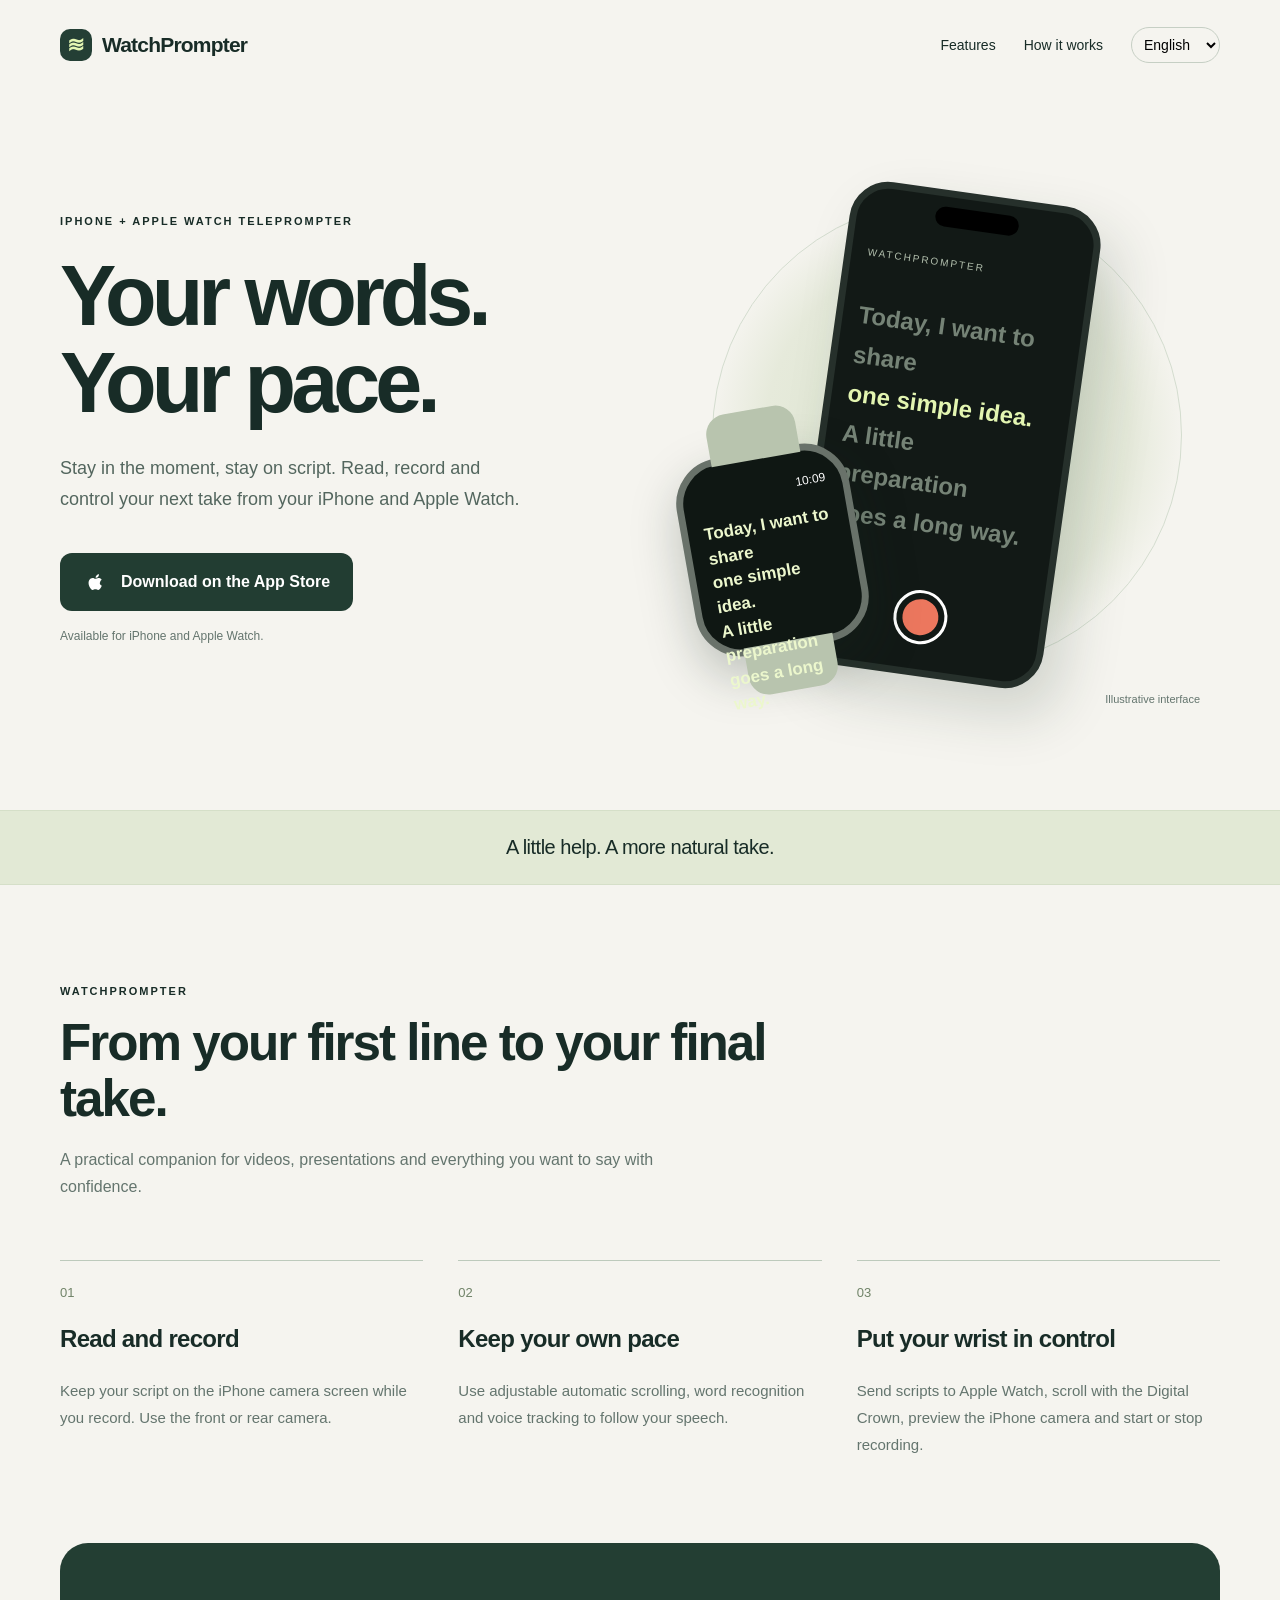
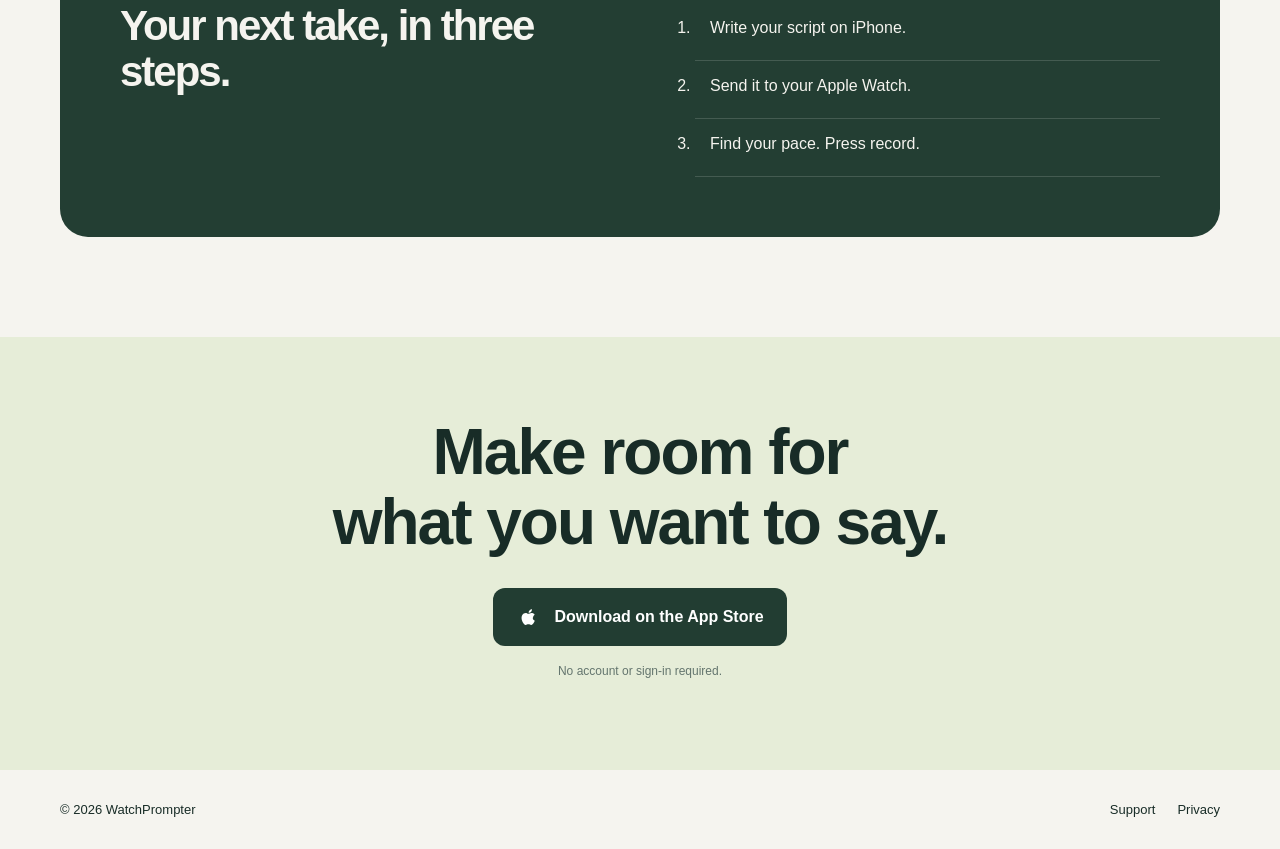
==== en/index.html @ 39d15d7d "Add multilingual WatchPrompter marketing website for Vercel" ====
<!doctype html><html lang="en"><head><meta charset="utf-8"><meta name="viewport" content="width=device-width,initial-scale=1"><title>WatchPrompter — Your words. Your pace.</title><meta name="description" content="Stay in the moment, stay on script. Read, record and control your next take from your iPhone and Apple Watch."><link rel="canonical" href="https://watchprompter.com/en/"><link rel="alternate" hreflang="en" href="https://watchprompter.com/en/"><link rel="alternate" hreflang="tr" href="https://watchprompter.com/tr/"><link rel="alternate" hreflang="es" href="https://watchprompter.com/es/"><link rel="alternate" hreflang="x-default" href="https://watchprompter.com/"><meta property="og:title" content="WatchPrompter"><meta property="og:description" content="Stay in the moment, stay on script. Read, record and control your next take from your iPhone and Apple Watch."><meta property="og:type" content="website"><meta property="og:url" content="https://watchprompter.com/en/"><meta name="theme-color" content="#233e33"><link rel="stylesheet" href="/style.css"><script defer src="/language.js"></script></head><body><nav aria-label="WatchPrompter"><a class="brand" href="/en/"><span class="mark" aria-hidden="true">≋</span>WatchPrompter</a><div class="navlinks"><a href="#features">Features</a><a href="#how">How it works</a><select id="language" aria-label="Language"><option value="en" selected>English</option><option value="tr" >Türkçe</option><option value="es" >Español</option></select></div></nav><main><section class="hero"><div><div class="eyebrow">IPHONE + APPLE WATCH TELEPROMPTER</div><h1>Your words.<br>Your pace.</h1><p class="lead">Stay in the moment, stay on script. Read, record and control your next take from your iPhone and Apple Watch.</p><a class="button" href="https://apps.apple.com/us/app/watchprompter/id6799114373"><svg viewBox="0 0 24 24" aria-hidden="true"><path d="M17 12.8c0-2 1.6-3 1.7-3.1-1-1.5-2.5-1.7-3.1-1.7-1.3-.1-2.5.8-3.2.8s-1.6-.8-2.7-.8c-1.4 0-2.7.8-3.4 2-1.5 2.4-.4 6 1 8 .6 1 1.3 2 2.4 1.9 1 0 1.4-.6 2.7-.6s1.7.6 2.8.6 1.7-.9 2.4-1.8c.8-1.1 1.1-2.2 1.2-2.3-.1 0-2.1-.8-2.1-3zM15.2 6.7c.5-.7.9-1.6.8-2.5-.8 0-1.9.5-2.5 1.2-.5.6-1 1.5-.9 2.4 1 .1 2-.5 2.6-1.1z"/></svg>Download on the App Store</a><p class="small">Available for iPhone and Apple Watch.</p></div><div class="visual" role="img" aria-label="Illustrative interface"><div class="orbit"></div><div class="phone"><div class="island"></div><div class="screen-label">WATCHPROMPTER</div><div class="script">Today, I want to share<br><span>one simple idea.</span><br>A little preparation<br>goes a long way.</div><div class="record"></div></div><div class="watch"><div class="watch-time">10:09</div><div class="watch-text">Today, I want to share<br><span>one simple idea.</span><br>A little preparation<br>goes a long way.</div></div><div class="demo-label">Illustrative interface</div></div></section><div class="strip">A little help. A more natural take.</div><section class="section" id="features"><div class="eyebrow">WATCHPROMPTER</div><h2>From your first line to your final take.</h2><p class="sub">A practical companion for videos, presentations and everything you want to say with confidence.</p><div class="cards"><article class="card"><span class="num">01</span><h3>Read and record</h3><p>Keep your script on the iPhone camera screen while you record. Use the front or rear camera.</p></article><article class="card"><span class="num">02</span><h3>Keep your own pace</h3><p>Use adjustable automatic scrolling, word recognition and voice tracking to follow your speech.</p></article><article class="card"><span class="num">03</span><h3>Put your wrist in control</h3><p>Send scripts to Apple Watch, scroll with the Digital Crown, preview the iPhone camera and start or stop recording.</p></article></div><div class="workflow" id="how"><h2>Your next take, in three steps.</h2><ol><li>Write your script on iPhone.</li><li>Send it to your Apple Watch.</li><li>Find your pace. Press record.</li></ol></div></section><section class="closing"><h2>Make room for<br>what you want to say.</h2><a class="button" href="https://apps.apple.com/us/app/watchprompter/id6799114373"><svg viewBox="0 0 24 24" aria-hidden="true"><path d="M17 12.8c0-2 1.6-3 1.7-3.1-1-1.5-2.5-1.7-3.1-1.7-1.3-.1-2.5.8-3.2.8s-1.6-.8-2.7-.8c-1.4 0-2.7.8-3.4 2-1.5 2.4-.4 6 1 8 .6 1 1.3 2 2.4 1.9 1 0 1.4-.6 2.7-.6s1.7.6 2.8.6 1.7-.9 2.4-1.8c.8-1.1 1.1-2.2 1.2-2.3-.1 0-2.1-.8-2.1-3zM15.2 6.7c.5-.7.9-1.6.8-2.5-.8 0-1.9.5-2.5 1.2-.5.6-1 1.5-.9 2.4 1 .1 2-.5 2.6-1.1z"/></svg>Download on the App Store</a><p class="small">No account or sign-in required.</p></section></main><footer><span>© 2026 WatchPrompter</span><div><a href="/support?lang=en">Support</a><a href="/privacy?lang=en">Privacy</a></div></footer></body></html>
---- style.css ----
*{box-sizing:border-box}html{scroll-behavior:smooth;scroll-padding-top:100px}body{margin:0;background:#f5f4ef;color:#182c27;font-family:-apple-system,BlinkMacSystemFont,"Segoe UI",sans-serif}a{color:inherit}nav{max-width:1240px;margin:auto;padding:27px 40px;display:flex;align-items:center;justify-content:space-between;gap:24px}.brand{font-weight:750;text-decoration:none;font-size:21px;letter-spacing:-.8px;display:flex;align-items:center;gap:10px}.mark{background:#243f35;color:#e4f7b3;width:32px;height:32px;display:grid;place-items:center;border-radius:10px}.navlinks{display:flex;align-items:center;gap:28px;font-size:14px}.navlinks>a{text-decoration:none}select{font:inherit;background:transparent;border:1px solid #c6cfc4;border-radius:20px;padding:8px;max-width:145px}main{overflow:hidden}.hero{max-width:1240px;min-height:720px;padding:70px 40px 100px;margin:auto;display:grid;grid-template-columns:1.05fr 1fr;gap:40px;align-items:center}.eyebrow{font-size:11px;font-weight:700;letter-spacing:2px}.hero h1{font-size:clamp(58px,6.6vw,91px);line-height:1.03;letter-spacing:-5px;margin:26px 0}.lead{font-size:18px;line-height:1.7;max-width:460px;color:#53665e}.button{display:inline-flex;align-items:center;gap:14px;border-radius:12px;padding:17px 23px;background:#223d32;color:white;text-decoration:none;font-weight:600;margin-top:20px}.button svg{width:24px;height:24px;fill:currentColor}.small{font-size:12px;color:#64756e;margin-top:18px}.visual{position:relative;height:510px;display:grid;place-items:center}.orbit{position:absolute;width:470px;height:470px;border:1px solid #d4ddcf;border-radius:50%;background:radial-gradient(circle,#dae4cc 0%,#e6eadb 55%,transparent 72%)}.phone{position:relative;width:253px;height:486px;border:7px solid #26302b;border-radius:39px;background:#121916;box-shadow:20px 25px 55px #1e38252b;transform:rotate(8deg);padding:20px 16px;color:#fff}.island{width:84px;height:20px;background:#000;border-radius:15px;margin:-10px auto 30px}.screen-label{font-size:10px;letter-spacing:2px;color:#b2bfad}.script{font-size:24px;font-weight:650;line-height:1.65;color:#758376;margin-top:38px}.script span{color:#e3f5b1}.record{width:54px;height:54px;border:3px solid white;border-radius:50%;display:grid;place-items:center;position:absolute;bottom:25px;left:92px}.record:after{content:"";width:36px;height:36px;border-radius:50%;background:#ec775e}.watch{position:absolute;bottom:40px;left:2%;width:175px;height:200px;border:7px solid #69726a;border-radius:46px;background:#0f1713;color:#ecf7cd;padding:23px 16px;box-shadow:0 20px 50px #17291e44;transform:rotate(-10deg)}.watch:before,.watch:after{content:"";position:absolute;background:#b8c4ae;width:90px;height:50px;left:35px;z-index:-1}.watch:before{top:-49px;border-radius:20px 20px 0 0}.watch:after{bottom:-49px;border-radius:0 0 20px 20px}.watch-time{font-size:12px;text-align:right;color:#fff}.watch-text{font-size:17px;font-weight:600;line-height:1.45;margin-top:18px}.demo-label{position:absolute;bottom:-15px;right:20px;font-size:11px;color:#64756e}.strip{background:#e2e9d5;border-block:1px solid #d5dfc8;text-align:center;padding:25px;font-size:20px;letter-spacing:-.5px}.section{max-width:1240px;margin:auto;padding:100px 40px}.section h2{font-size:clamp(34px,4vw,52px);line-height:1.1;letter-spacing:-2px;max-width:750px;margin:18px 0}.sub{color:#64756e;max-width:650px;line-height:1.7}.cards{display:grid;grid-template-columns:repeat(3,1fr);gap:35px;margin-top:60px}.card{border-top:1px solid #bdcabc;padding-top:22px}.num{font-size:13px;color:#708368}.card h3{font-size:24px;letter-spacing:-.7px}.card p{color:#64756e;line-height:1.8;font-size:15px}.workflow{background:#233e33;color:#f5f4ef;border-radius:28px;padding:60px;display:grid;grid-template-columns:1fr 1fr;gap:50px;margin-top:70px}.workflow h2{margin:0;font-size:42px}.workflow ol{margin:0;padding-left:30px}.workflow li{padding:13px 0 20px 15px;border-bottom:1px solid #ffffff26;line-height:1.5}.closing{text-align:center;background:#e6edd8;padding:80px 25px}.closing h2{font-size:clamp(38px,5vw,65px);letter-spacing:-2px;line-height:1.1;margin:0 0 10px}footer{max-width:1240px;padding:32px 40px;margin:auto;display:flex;justify-content:space-between;align-items:center;font-size:13px;gap:20px}footer div{display:flex;gap:22px}footer a{text-decoration:none}a:focus-visible,select:focus-visible{outline:3px solid #de8059;outline-offset:5px}@media(max-width:800px){nav{padding:22px}.navlinks>a{display:none}.hero{grid-template-columns:1fr;padding:40px 25px 60px;gap:10px}.hero h1{letter-spacing:-3px;font-size:64px}.visual{height:510px;margin-top:40px}.orbit{width:370px;height:370px}.watch{left:7%}.cards{grid-template-columns:1fr;gap:20px;margin-top:35px}.section{padding:65px 25px}.workflow{grid-template-columns:1fr;padding:35px 25px;gap:25px}.workflow h2{font-size:34px}footer{padding:25px;flex-wrap:wrap}}@media(prefers-reduced-motion:reduce){html{scroll-behavior:auto}}
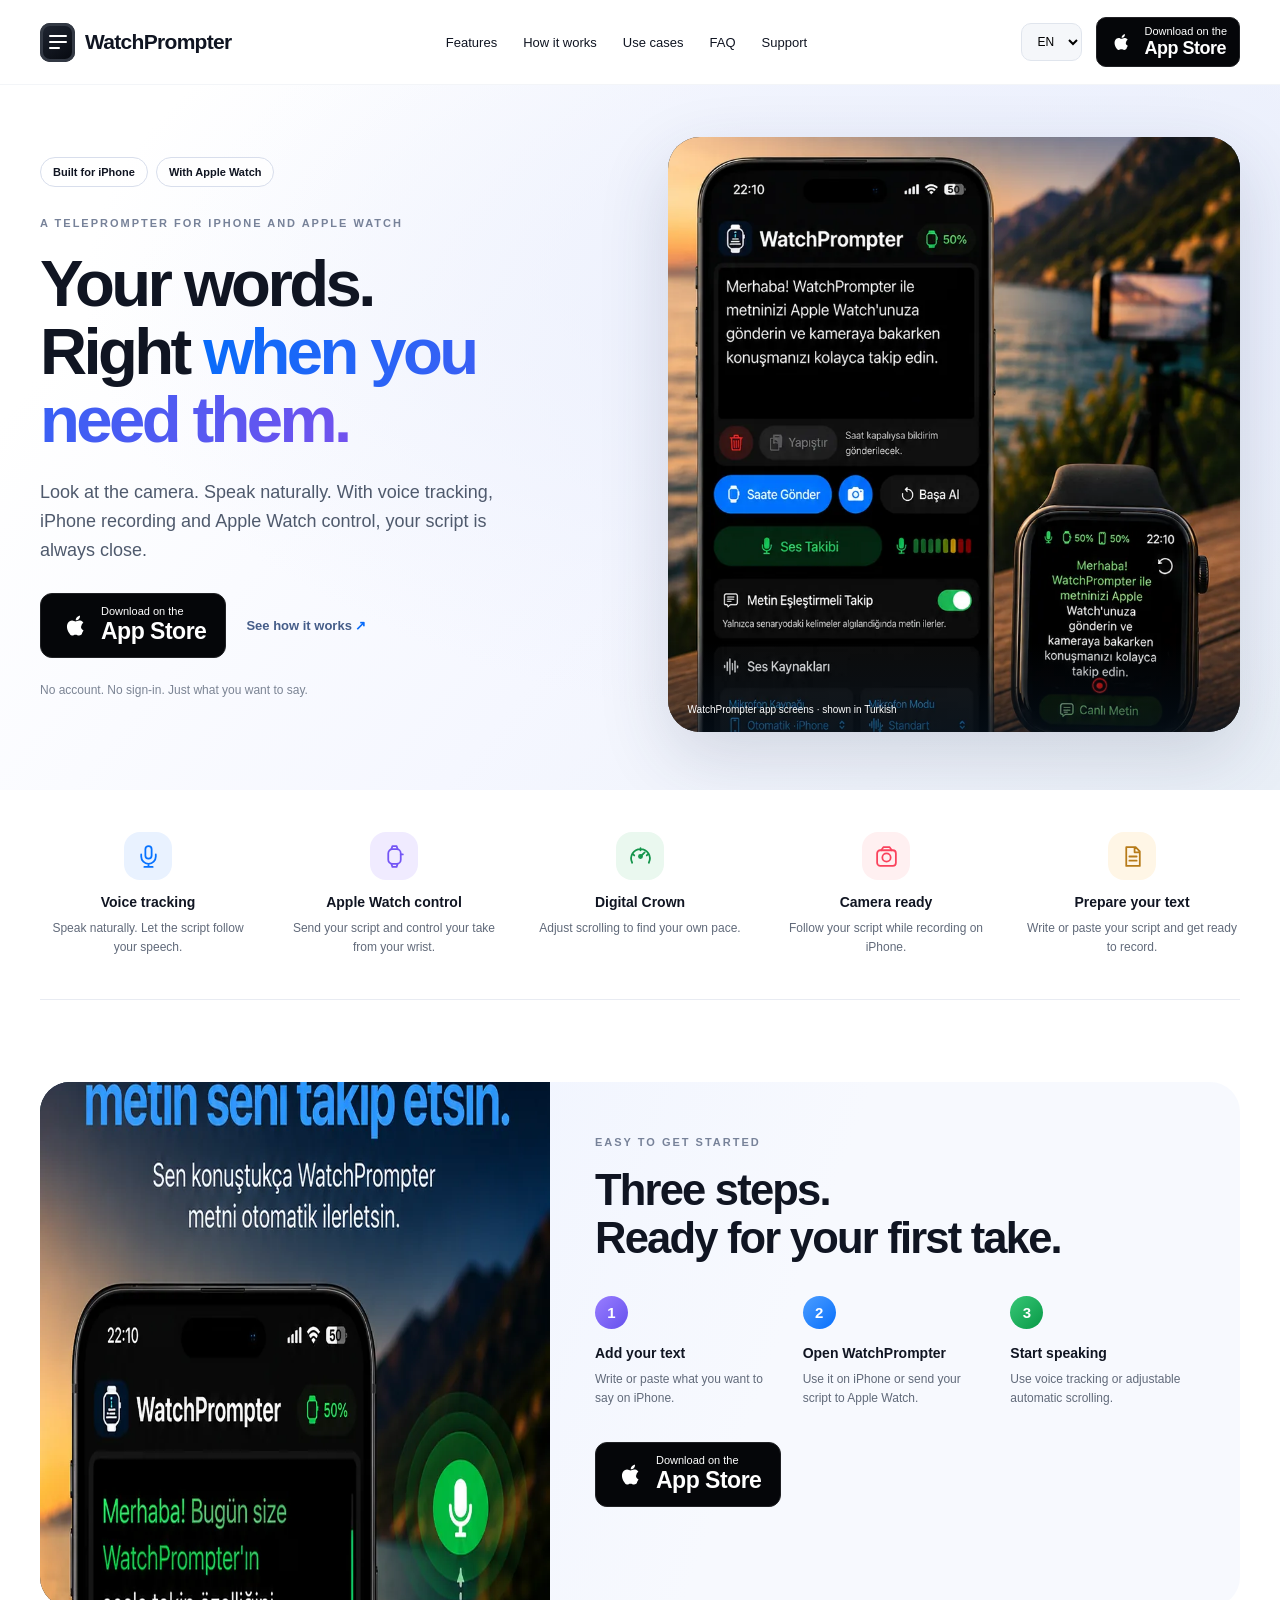
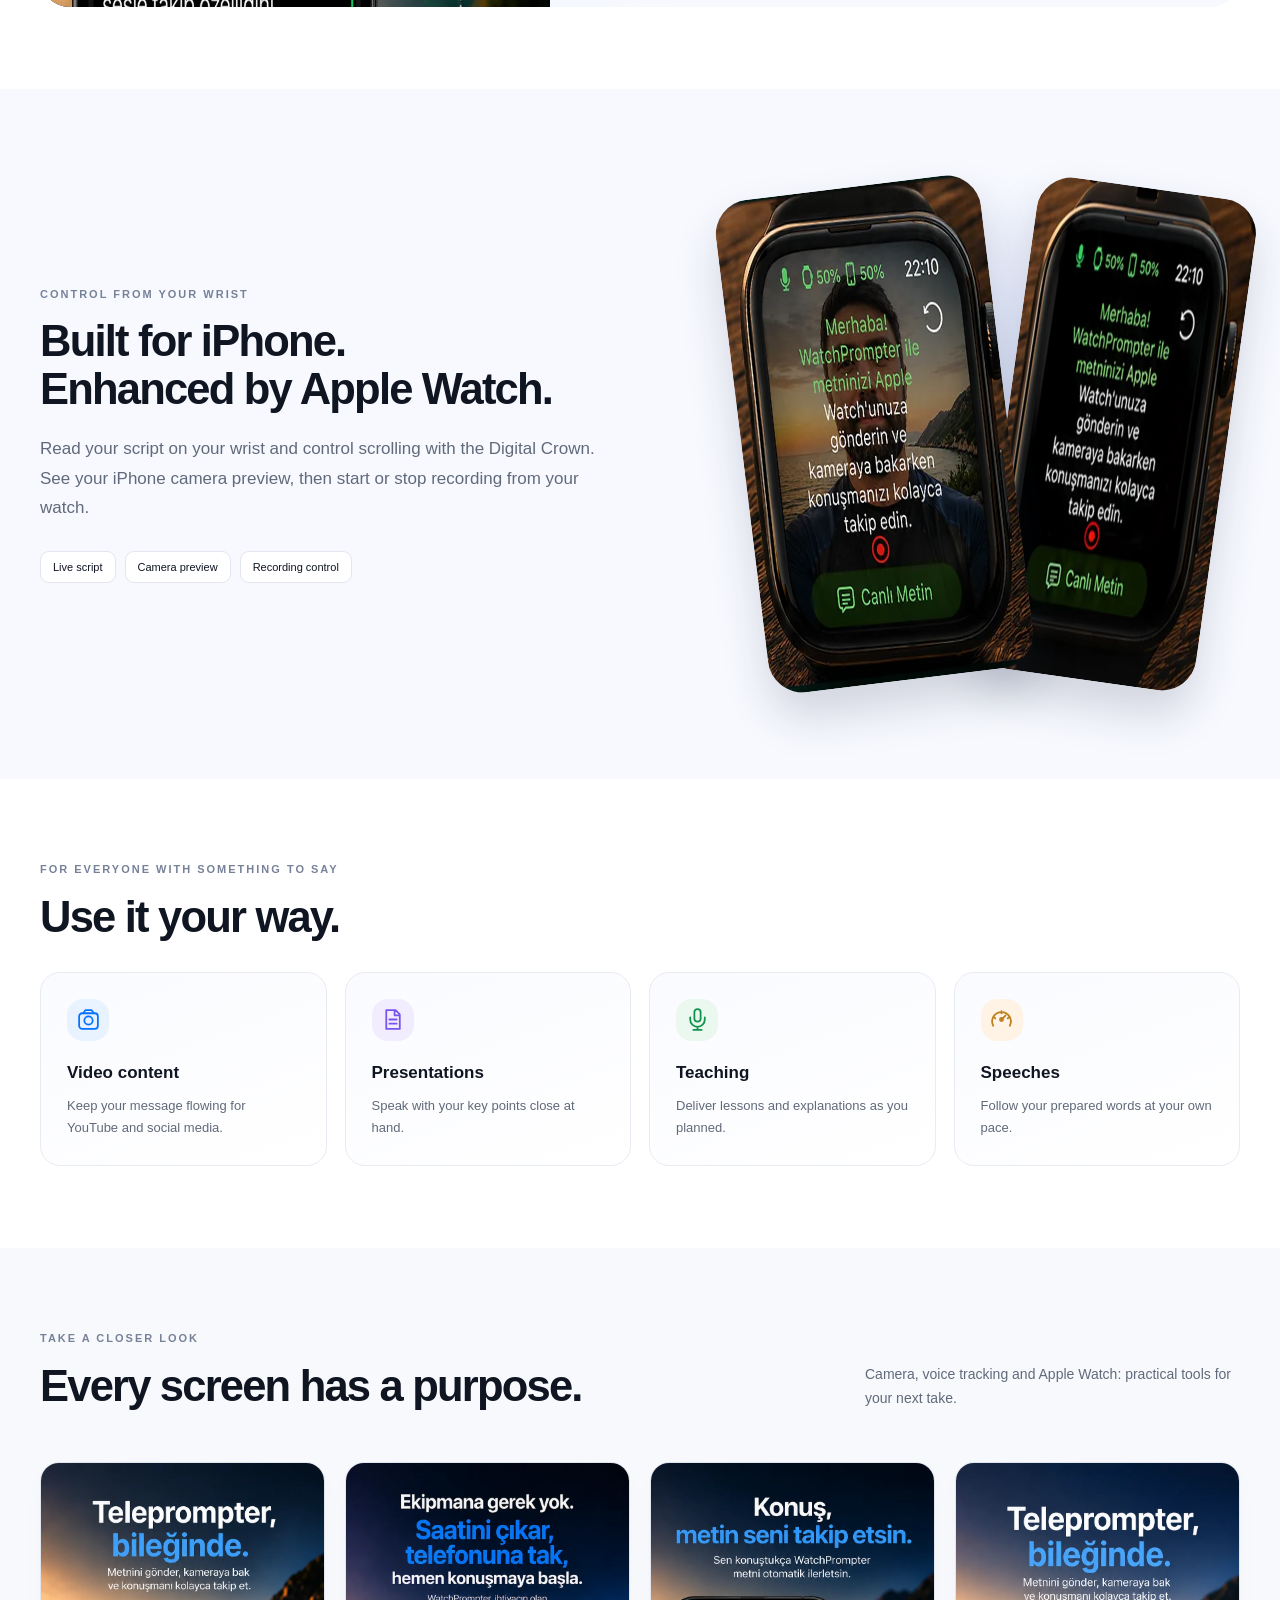
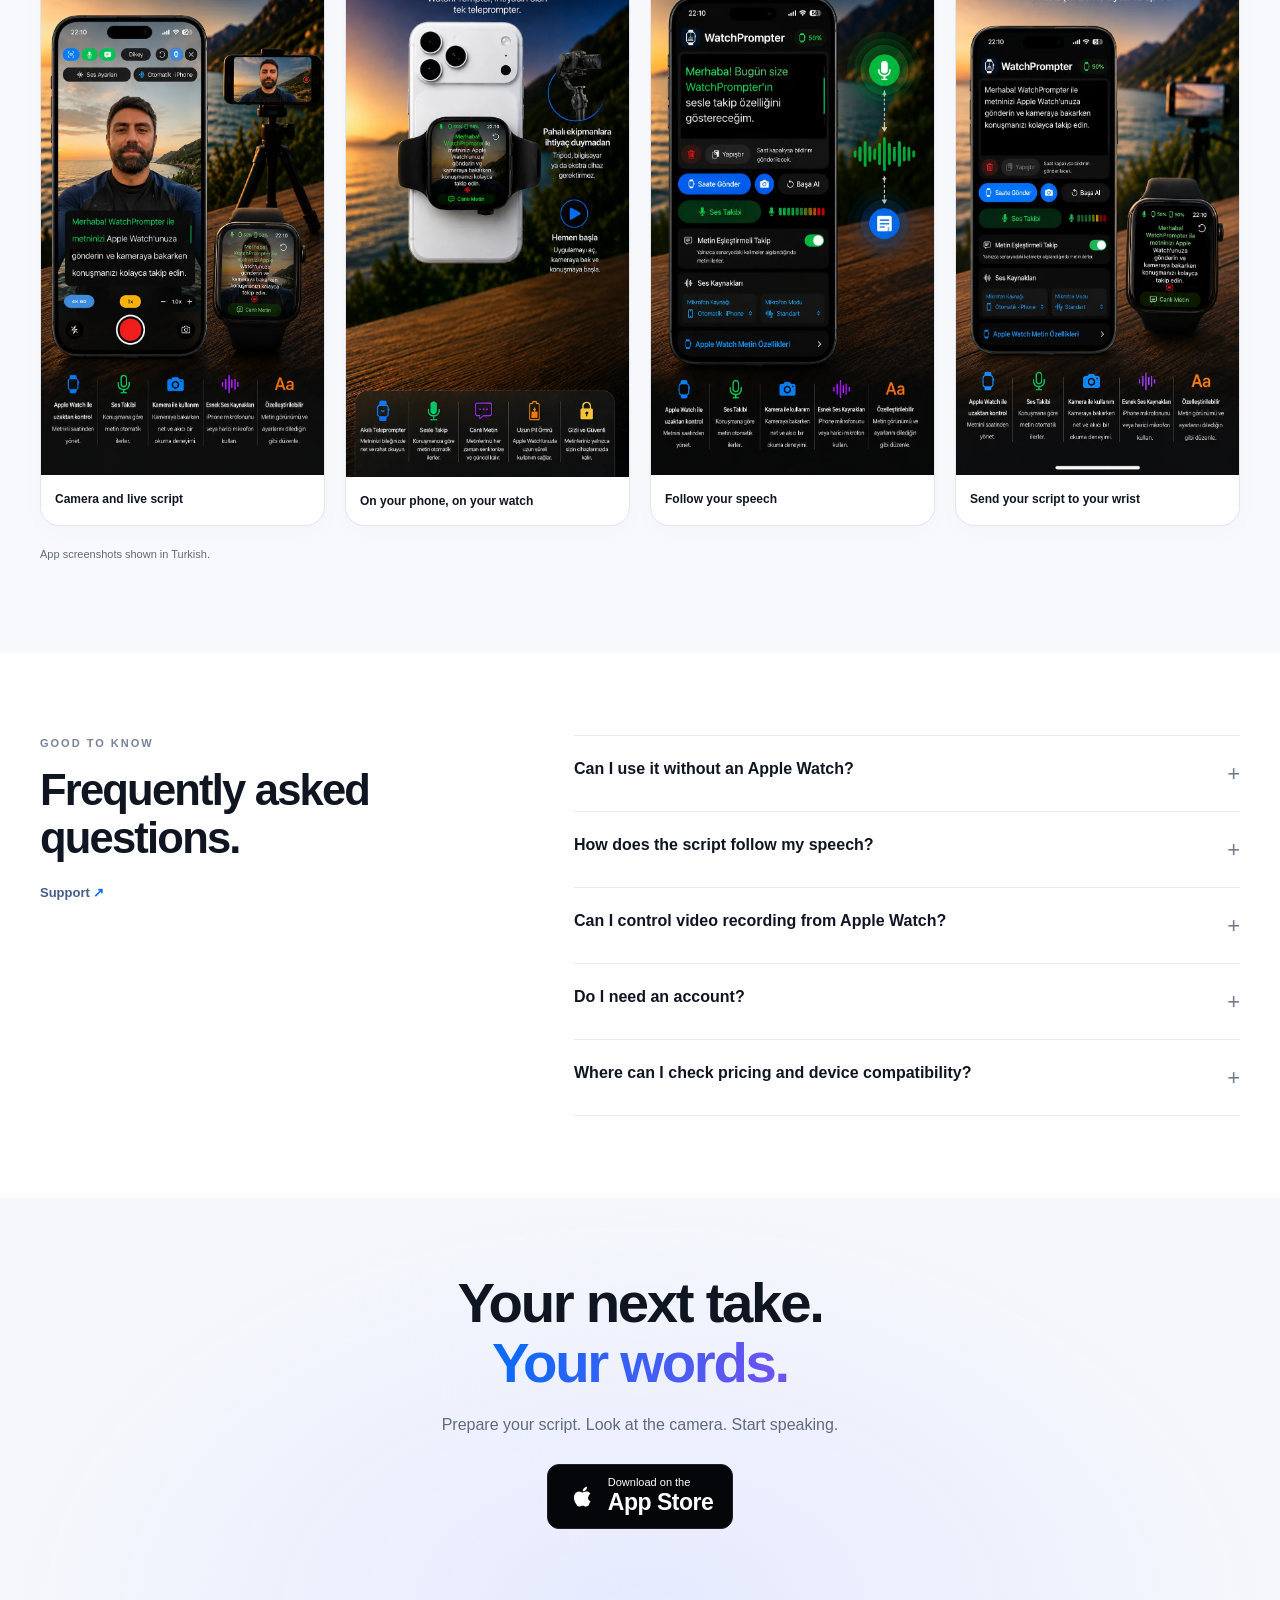
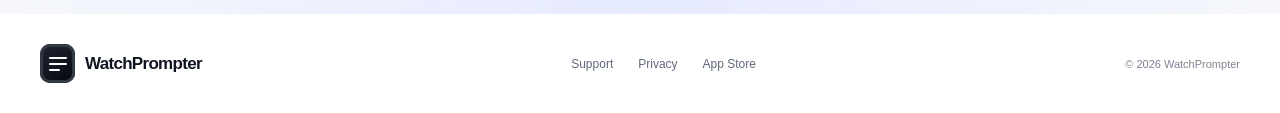
==== commit 0c702aca: "Redesign multilingual landing page with supplied iPhone and Apple Watch screenshots" ====
--- a/en/index.html
+++ b/en/index.html
@@ -1 +1 @@
-<!doctype html><html lang="en"><head><meta charset="utf-8"><meta name="viewport" content="width=device-width,initial-scale=1"><title>WatchPrompter — Your words. Your pace.</title><meta name="description" content="Stay in the moment, stay on script. Read, record and control your next take from your iPhone and Apple Watch."><link rel="canonical" href="https://watchprompter.com/en/"><link rel="alternate" hreflang="en" href="https://watchprompter.com/en/"><link rel="alternate" hreflang="tr" href="https://watchprompter.com/tr/"><link rel="alternate" hreflang="es" href="https://watchprompter.com/es/"><link rel="alternate" hreflang="x-default" href="https://watchprompter.com/"><meta property="og:title" content="WatchPrompter"><meta property="og:description" content="Stay in the moment, stay on script. Read, record and control your next take from your iPhone and Apple Watch."><meta property="og:type" content="website"><meta property="og:url" content="https://watchprompter.com/en/"><meta name="theme-color" content="#233e33"><link rel="stylesheet" href="/style.css"><script defer src="/language.js"></script></head><body><nav aria-label="WatchPrompter"><a class="brand" href="/en/"><span class="mark" aria-hidden="true">≋</span>WatchPrompter</a><div class="navlinks"><a href="#features">Features</a><a href="#how">How it works</a><select id="language" aria-label="Language"><option value="en" selected>English</option><option value="tr" >Türkçe</option><option value="es" >Español</option></select></div></nav><main><section class="hero"><div><div class="eyebrow">IPHONE + APPLE WATCH TELEPROMPTER</div><h1>Your words.<br>Your pace.</h1><p class="lead">Stay in the moment, stay on script. Read, record and control your next take from your iPhone and Apple Watch.</p><a class="button" href="https://apps.apple.com/us/app/watchprompter/id6799114373"><svg viewBox="0 0 24 24" aria-hidden="true"><path d="M17 12.8c0-2 1.6-3 1.7-3.1-1-1.5-2.5-1.7-3.1-1.7-1.3-.1-2.5.8-3.2.8s-1.6-.8-2.7-.8c-1.4 0-2.7.8-3.4 2-1.5 2.4-.4 6 1 8 .6 1 1.3 2 2.4 1.9 1 0 1.4-.6 2.7-.6s1.7.6 2.8.6 1.7-.9 2.4-1.8c.8-1.1 1.1-2.2 1.2-2.3-.1 0-2.1-.8-2.1-3zM15.2 6.7c.5-.7.9-1.6.8-2.5-.8 0-1.9.5-2.5 1.2-.5.6-1 1.5-.9 2.4 1 .1 2-.5 2.6-1.1z"/></svg>Download on the App Store</a><p class="small">Available for iPhone and Apple Watch.</p></div><div class="visual" role="img" aria-label="Illustrative interface"><div class="orbit"></div><div class="phone"><div class="island"></div><div class="screen-label">WATCHPROMPTER</div><div class="script">Today, I want to share<br><span>one simple idea.</span><br>A little preparation<br>goes a long way.</div><div class="record"></div></div><div class="watch"><div class="watch-time">10:09</div><div class="watch-text">Today, I want to share<br><span>one simple idea.</span><br>A little preparation<br>goes a long way.</div></div><div class="demo-label">Illustrative interface</div></div></section><div class="strip">A little help. A more natural take.</div><section class="section" id="features"><div class="eyebrow">WATCHPROMPTER</div><h2>From your first line to your final take.</h2><p class="sub">A practical companion for videos, presentations and everything you want to say with confidence.</p><div class="cards"><article class="card"><span class="num">01</span><h3>Read and record</h3><p>Keep your script on the iPhone camera screen while you record. Use the front or rear camera.</p></article><article class="card"><span class="num">02</span><h3>Keep your own pace</h3><p>Use adjustable automatic scrolling, word recognition and voice tracking to follow your speech.</p></article><article class="card"><span class="num">03</span><h3>Put your wrist in control</h3><p>Send scripts to Apple Watch, scroll with the Digital Crown, preview the iPhone camera and start or stop recording.</p></article></div><div class="workflow" id="how"><h2>Your next take, in three steps.</h2><ol><li>Write your script on iPhone.</li><li>Send it to your Apple Watch.</li><li>Find your pace. Press record.</li></ol></div></section><section class="closing"><h2>Make room for<br>what you want to say.</h2><a class="button" href="https://apps.apple.com/us/app/watchprompter/id6799114373"><svg viewBox="0 0 24 24" aria-hidden="true"><path d="M17 12.8c0-2 1.6-3 1.7-3.1-1-1.5-2.5-1.7-3.1-1.7-1.3-.1-2.5.8-3.2.8s-1.6-.8-2.7-.8c-1.4 0-2.7.8-3.4 2-1.5 2.4-.4 6 1 8 .6 1 1.3 2 2.4 1.9 1 0 1.4-.6 2.7-.6s1.7.6 2.8.6 1.7-.9 2.4-1.8c.8-1.1 1.1-2.2 1.2-2.3-.1 0-2.1-.8-2.1-3zM15.2 6.7c.5-.7.9-1.6.8-2.5-.8 0-1.9.5-2.5 1.2-.5.6-1 1.5-.9 2.4 1 .1 2-.5 2.6-1.1z"/></svg>Download on the App Store</a><p class="small">No account or sign-in required.</p></section></main><footer><span>© 2026 WatchPrompter</span><div><a href="/support?lang=en">Support</a><a href="/privacy?lang=en">Privacy</a></div></footer></body></html>+<!doctype html><html lang="en"><head><meta charset="utf-8"><meta name="viewport" content="width=device-width,initial-scale=1"><title>WatchPrompter — Your words. Right  when you need them. </title><meta name="description" content="Look at the camera. Speak naturally. With voice tracking, iPhone recording and Apple Watch control, your script is always close."><link rel="canonical" href="https://watchprompter.com/en/"><link rel="alternate" hreflang="tr" href="https://watchprompter.com/tr/"><link rel="alternate" hreflang="en" href="https://watchprompter.com/en/"><link rel="alternate" hreflang="es" href="https://watchprompter.com/es/"><link rel="alternate" hreflang="x-default" href="https://watchprompter.com/"><meta property="og:title" content="WatchPrompter — Your words. Right  when you need them. "><meta property="og:description" content="Look at the camera. Speak naturally. With voice tracking, iPhone recording and Apple Watch control, your script is always close."><meta property="og:type" content="website"><meta property="og:url" content="https://watchprompter.com/en/"><meta property="og:image" content="https://watchprompter.com/assets/4.webp"><meta name="theme-color" content="#ffffff"><link rel="icon" href="/favicon.svg" type="image/svg+xml"><link rel="preload" as="image" href="/assets/4.webp"><link rel="stylesheet" href="/style.css"><script defer src="/language.js"></script></head><body><header class="header"><nav class="container nav" aria-label="WatchPrompter"><a class="brand" href="/en/"><span class="brand-mark" aria-hidden="true"><i></i><i></i><i></i></span>WatchPrompter</a><div class="nav-links" id="navigation"><a href="#features">Features</a><a href="#how">How it works</a><a href="#uses">Use cases</a><a href="#faq">FAQ</a><a href="/support?lang=en">Support</a></div><div class="nav-actions"><select id="language" aria-label="Language"><option value="tr">TR</option><option value="en" selected>EN</option><option value="es">ES</option></select><a href="https://apps.apple.com/us/app/watchprompter/id6799114373" class="store small" aria-label="Download WatchPrompter on the App Store"><svg viewBox="0 0 24 24" aria-hidden="true"><path d="M17 12.8c0-2 1.6-3 1.7-3.1-1-1.5-2.5-1.7-3.1-1.7-1.3-.1-2.5.8-3.2.8s-1.6-.8-2.7-.8c-1.4 0-2.7.8-3.4 2-1.5 2.4-.4 6 1 8 .6 1 1.3 2 2.4 1.9 1 0 1.4-.6 2.7-.6s1.7.6 2.8.6 2.8-.9 2.4-1.8c.8-1.1 1.1-2.2 1.2-2.3-.1 0-2.1-.8-2.1-3zM15.2 6.7c.5-.7.9-1.6.8-2.5-.8 0-1.9.5-2.5 1.2-.5.6-1 1.5-.9 2.4 1 .1 2-.5 2.6-1.1z"/></svg><span>Download on the<strong>App Store</strong></span></a><button class="menu-toggle" type="button" aria-label="Menu" aria-controls="navigation" aria-expanded="false">☰</button></div></nav></header><main><section class="hero"><div class="container hero-grid"><div class="hero-copy"><div class="pill-row"><span class="pill">Built for iPhone</span><span class="pill">With Apple Watch</span></div><div class="kicker">A TELEPROMPTER FOR IPHONE AND APPLE WATCH</div><h1>Your words.<br>Right <em>when you need them.</em></h1><p>Look at the camera. Speak naturally. With voice tracking, iPhone recording and Apple Watch control, your script is always close.</p><div class="hero-buttons"><a href="https://apps.apple.com/us/app/watchprompter/id6799114373" class="store" aria-label="Download WatchPrompter on the App Store"><svg viewBox="0 0 24 24" aria-hidden="true"><path d="M17 12.8c0-2 1.6-3 1.7-3.1-1-1.5-2.5-1.7-3.1-1.7-1.3-.1-2.5.8-3.2.8s-1.6-.8-2.7-.8c-1.4 0-2.7.8-3.4 2-1.5 2.4-.4 6 1 8 .6 1 1.3 2 2.4 1.9 1 0 1.4-.6 2.7-.6s1.7.6 2.8.6 2.8-.9 2.4-1.8c.8-1.1 1.1-2.2 1.2-2.3-.1 0-2.1-.8-2.1-3zM15.2 6.7c.5-.7.9-1.6.8-2.5-.8 0-1.9.5-2.5 1.2-.5.6-1 1.5-.9 2.4 1 .1 2-.5 2.6-1.1z"/></svg><span>Download on the<strong>App Store</strong></span></a><a href="#how" class="text-link">See how it works</a></div><p class="note">No account. No sign-in. Just what you want to say.</p></div><div class="hero-art"><img src="/assets/4.webp" width="853" height="1844" fetchpriority="high" alt="WatchPrompter iPhone and Apple Watch screens in Turkish"><span class="art-caption">WatchPrompter app screens · shown in Turkish</span></div></div></section><section class="container features" id="features" aria-label="Features"><article class="feature"><span class="icon" aria-hidden="true"><svg viewBox="0 0 24 24"><rect x="9" y="2" width="6" height="12" rx="3"/><path d="M5 10v2a7 7 0 0 0 14 0v-2M12 19v3M8 22h8"/></svg></span><h3>Voice tracking</h3><p>Speak naturally. Let the script follow your speech.</p></article><article class="feature"><span class="icon" aria-hidden="true"><svg viewBox="0 0 24 24"><rect x="6" y="5" width="12" height="14" rx="4"/><path d="m9 5 1-3h4l1 3M9 19l1 3h4l1-3M18 10h2"/></svg></span><h3>Apple Watch control</h3><p>Send your script and control your take from your wrist.</p></article><article class="feature"><span class="icon" aria-hidden="true"><svg viewBox="0 0 24 24"><path d="M4 18a9 9 0 1 1 16 0M12 12l4-4M5 10l1 1M12 4v2M19 10l-1 1"/><circle cx="12" cy="12" r="1.5"/></svg></span><h3>Digital Crown</h3><p>Adjust scrolling to find your own pace.</p></article><article class="feature"><span class="icon" aria-hidden="true"><svg viewBox="0 0 24 24"><rect x="3" y="6" width="18" height="15" rx="3"/><circle cx="12" cy="13" r="4"/><path d="m7 6 2-3h6l2 3"/></svg></span><h3>Camera ready</h3><p>Follow your script while recording on iPhone.</p></article><article class="feature"><span class="icon" aria-hidden="true"><svg viewBox="0 0 24 24"><path d="M6 3h9l4 4v14H6zM14 3v5h5M9 12h7M9 16h7"/></svg></span><h3>Prepare your text</h3><p>Write or paste your script and get ready to record.</p></article></section><section class="container section" id="how"><div class="how-panel"><div class="how-art"><img src="/assets/3.webp" width="853" height="1844" loading="lazy" alt="WatchPrompter iPhone and Apple Watch screens in Turkish"></div><div class="how-copy"><div class="kicker">EASY TO GET STARTED</div><h2>Three steps.<br>Ready for your first take.</h2><div class="steps"><div class="step"><div class="step-number">1</div><h3>Add your text</h3><p>Write or paste what you want to say on iPhone.</p></div><div class="step"><div class="step-number">2</div><h3>Open WatchPrompter</h3><p>Use it on iPhone or send your script to Apple Watch.</p></div><div class="step"><div class="step-number">3</div><h3>Start speaking</h3><p>Use voice tracking or adjustable automatic scrolling.</p></div></div><a href="https://apps.apple.com/us/app/watchprompter/id6799114373" class="store" aria-label="Download WatchPrompter on the App Store"><svg viewBox="0 0 24 24" aria-hidden="true"><path d="M17 12.8c0-2 1.6-3 1.7-3.1-1-1.5-2.5-1.7-3.1-1.7-1.3-.1-2.5.8-3.2.8s-1.6-.8-2.7-.8c-1.4 0-2.7.8-3.4 2-1.5 2.4-.4 6 1 8 .6 1 1.3 2 2.4 1.9 1 0 1.4-.6 2.7-.6s1.7.6 2.8.6 2.8-.9 2.4-1.8c.8-1.1 1.1-2.2 1.2-2.3-.1 0-2.1-.8-2.1-3zM15.2 6.7c.5-.7.9-1.6.8-2.5-.8 0-1.9.5-2.5 1.2-.5.6-1 1.5-.9 2.4 1 .1 2-.5 2.6-1.1z"/></svg><span>Download on the<strong>App Store</strong></span></a></div></div></section><section class="watch-section section"><div class="container watch-grid"><div class="watch-copy"><div class="kicker">CONTROL FROM YOUR WRIST</div><h2>Built for iPhone.<br>Enhanced by Apple Watch.</h2><p>Read your script on your wrist and control scrolling with the Digital Crown. See your iPhone camera preview, then start or stop recording from your watch.</p><div class="watch-tags"><span>Live script</span><span>Camera preview</span><span>Recording control</span></div></div><div class="watch-art"><img src="/assets/watch1.webp" width="416" height="496" loading="lazy" alt="WatchPrompter live camera preview on Apple Watch in Turkish"><img src="/assets/watch2.webp" width="416" height="496" loading="lazy" alt="WatchPrompter iPhone and Apple Watch screens in Turkish"></div></div></section><section class="container section" id="uses"><div class="kicker">FOR EVERYONE WITH SOMETHING TO SAY</div><h2>Use it your way.</h2><div class="use-grid"><article class="use-card"><span class="icon" aria-hidden="true"><svg viewBox="0 0 24 24"><rect x="3" y="6" width="18" height="15" rx="3"/><circle cx="12" cy="13" r="4"/><path d="m7 6 2-3h6l2 3"/></svg></span><h3>Video content</h3><p>Keep your message flowing for YouTube and social media.</p></article><article class="use-card"><span class="icon" aria-hidden="true"><svg viewBox="0 0 24 24"><path d="M6 3h9l4 4v14H6zM14 3v5h5M9 12h7M9 16h7"/></svg></span><h3>Presentations</h3><p>Speak with your key points close at hand.</p></article><article class="use-card"><span class="icon" aria-hidden="true"><svg viewBox="0 0 24 24"><rect x="9" y="2" width="6" height="12" rx="3"/><path d="M5 10v2a7 7 0 0 0 14 0v-2M12 19v3M8 22h8"/></svg></span><h3>Teaching</h3><p>Deliver lessons and explanations as you planned.</p></article><article class="use-card"><span class="icon" aria-hidden="true"><svg viewBox="0 0 24 24"><path d="M4 18a9 9 0 1 1 16 0M12 12l4-4M5 10l1 1M12 4v2M19 10l-1 1"/><circle cx="12" cy="12" r="1.5"/></svg></span><h3>Speeches</h3><p>Follow your prepared words at your own pace.</p></article></div></section><section class="section gallery-section"><div class="container"><div class="section-intro"><div><div class="kicker">TAKE A CLOSER LOOK</div><h2>Every screen has a purpose.</h2></div><p>Camera, voice tracking and Apple Watch: practical tools for your next take.</p></div><div class="gallery"><figure><a href="/assets/1.webp" target="_blank" rel="noopener" aria-label="Camera and live script"><img src="/assets/1.webp" width="853" height="1844" loading="lazy" alt="Camera and live script"></a><figcaption>Camera and live script</figcaption></figure><figure><a href="/assets/2.webp" target="_blank" rel="noopener" aria-label="On your phone, on your watch"><img src="/assets/2.webp" width="852" height="1846" loading="lazy" alt="On your phone, on your watch"></a><figcaption>On your phone, on your watch</figcaption></figure><figure><a href="/assets/3.webp" target="_blank" rel="noopener" aria-label="Follow your speech"><img src="/assets/3.webp" width="853" height="1844" loading="lazy" alt="Follow your speech"></a><figcaption>Follow your speech</figcaption></figure><figure><a href="/assets/4.webp" target="_blank" rel="noopener" aria-label="Send your script to your wrist"><img src="/assets/4.webp" width="853" height="1844" loading="lazy" alt="Send your script to your wrist"></a><figcaption>Send your script to your wrist</figcaption></figure></div><p class="screenshot-note">App screenshots shown in Turkish.</p></div></section><section class="container section" id="faq"><div class="faq-layout"><div><div class="kicker">GOOD TO KNOW</div><h2>Frequently asked questions.</h2><a href="/support?lang=en" class="text-link">Support</a></div><div class="faq-list"><details><summary>Can I use it without an Apple Watch?</summary><p>Yes. Use the camera and teleprompter together on iPhone. Apple Watch adds wrist-based reading and control options.</p></details><details><summary>How does the script follow my speech?</summary><p>Voice tracking and word recognition advance the script based on your speech. You can also use adjustable automatic scrolling.</p></details><details><summary>Can I control video recording from Apple Watch?</summary><p>Yes. View your iPhone camera preview on Apple Watch and start or stop video recording.</p></details><details><summary>Do I need an account?</summary><p>No. WatchPrompter does not require an account or sign-in.</p></details><details><summary>Where can I check pricing and device compatibility?</summary><p>Visit the App Store listing for current pricing, in-app purchases and device requirements.</p></details></div></div></section><section class="end"><h2>Your next take.<br><em>Your words.</em></h2><p>Prepare your script. Look at the camera. Start speaking.</p><a href="https://apps.apple.com/us/app/watchprompter/id6799114373" class="store" aria-label="Download WatchPrompter on the App Store"><svg viewBox="0 0 24 24" aria-hidden="true"><path d="M17 12.8c0-2 1.6-3 1.7-3.1-1-1.5-2.5-1.7-3.1-1.7-1.3-.1-2.5.8-3.2.8s-1.6-.8-2.7-.8c-1.4 0-2.7.8-3.4 2-1.5 2.4-.4 6 1 8 .6 1 1.3 2 2.4 1.9 1 0 1.4-.6 2.7-.6s1.7.6 2.8.6 2.8-.9 2.4-1.8c.8-1.1 1.1-2.2 1.2-2.3-.1 0-2.1-.8-2.1-3zM15.2 6.7c.5-.7.9-1.6.8-2.5-.8 0-1.9.5-2.5 1.2-.5.6-1 1.5-.9 2.4 1 .1 2-.5 2.6-1.1z"/></svg><span>Download on the<strong>App Store</strong></span></a></section></main><footer class="container footer"><a class="brand" href="/en/"><span class="brand-mark" aria-hidden="true"><i></i><i></i><i></i></span>WatchPrompter</a><div class="footer-links"><a href="/support?lang=en">Support</a><a href="/privacy?lang=en">Privacy</a><a href="https://apps.apple.com/us/app/watchprompter/id6799114373">App Store</a></div><span class="copyright">© 2026 WatchPrompter</span></footer></body></html>
--- a/style.css
+++ b/style.css
@@ -1 +1 @@
-*{box-sizing:border-box}html{scroll-behavior:smooth;scroll-padding-top:100px}body{margin:0;background:#f5f4ef;color:#182c27;font-family:-apple-system,BlinkMacSystemFont,"Segoe UI",sans-serif}a{color:inherit}nav{max-width:1240px;margin:auto;padding:27px 40px;display:flex;align-items:center;justify-content:space-between;gap:24px}.brand{font-weight:750;text-decoration:none;font-size:21px;letter-spacing:-.8px;display:flex;align-items:center;gap:10px}.mark{background:#243f35;color:#e4f7b3;width:32px;height:32px;display:grid;place-items:center;border-radius:10px}.navlinks{display:flex;align-items:center;gap:28px;font-size:14px}.navlinks>a{text-decoration:none}select{font:inherit;background:transparent;border:1px solid #c6cfc4;border-radius:20px;padding:8px;max-width:145px}main{overflow:hidden}.hero{max-width:1240px;min-height:720px;padding:70px 40px 100px;margin:auto;display:grid;grid-template-columns:1.05fr 1fr;gap:40px;align-items:center}.eyebrow{font-size:11px;font-weight:700;letter-spacing:2px}.hero h1{font-size:clamp(58px,6.6vw,91px);line-height:1.03;letter-spacing:-5px;margin:26px 0}.lead{font-size:18px;line-height:1.7;max-width:460px;color:#53665e}.button{display:inline-flex;align-items:center;gap:14px;border-radius:12px;padding:17px 23px;background:#223d32;color:white;text-decoration:none;font-weight:600;margin-top:20px}.button svg{width:24px;height:24px;fill:currentColor}.small{font-size:12px;color:#64756e;margin-top:18px}.visual{position:relative;height:510px;display:grid;place-items:center}.orbit{position:absolute;width:470px;height:470px;border:1px solid #d4ddcf;border-radius:50%;background:radial-gradient(circle,#dae4cc 0%,#e6eadb 55%,transparent 72%)}.phone{position:relative;width:253px;height:486px;border:7px solid #26302b;border-radius:39px;background:#121916;box-shadow:20px 25px 55px #1e38252b;transform:rotate(8deg);padding:20px 16px;color:#fff}.island{width:84px;height:20px;background:#000;border-radius:15px;margin:-10px auto 30px}.screen-label{font-size:10px;letter-spacing:2px;color:#b2bfad}.script{font-size:24px;font-weight:650;line-height:1.65;color:#758376;margin-top:38px}.script span{color:#e3f5b1}.record{width:54px;height:54px;border:3px solid white;border-radius:50%;display:grid;place-items:center;position:absolute;bottom:25px;left:92px}.record:after{content:"";width:36px;height:36px;border-radius:50%;background:#ec775e}.watch{position:absolute;bottom:40px;left:2%;width:175px;height:200px;border:7px solid #69726a;border-radius:46px;background:#0f1713;color:#ecf7cd;padding:23px 16px;box-shadow:0 20px 50px #17291e44;transform:rotate(-10deg)}.watch:before,.watch:after{content:"";position:absolute;background:#b8c4ae;width:90px;height:50px;left:35px;z-index:-1}.watch:before{top:-49px;border-radius:20px 20px 0 0}.watch:after{bottom:-49px;border-radius:0 0 20px 20px}.watch-time{font-size:12px;text-align:right;color:#fff}.watch-text{font-size:17px;font-weight:600;line-height:1.45;margin-top:18px}.demo-label{position:absolute;bottom:-15px;right:20px;font-size:11px;color:#64756e}.strip{background:#e2e9d5;border-block:1px solid #d5dfc8;text-align:center;padding:25px;font-size:20px;letter-spacing:-.5px}.section{max-width:1240px;margin:auto;padding:100px 40px}.section h2{font-size:clamp(34px,4vw,52px);line-height:1.1;letter-spacing:-2px;max-width:750px;margin:18px 0}.sub{color:#64756e;max-width:650px;line-height:1.7}.cards{display:grid;grid-template-columns:repeat(3,1fr);gap:35px;margin-top:60px}.card{border-top:1px solid #bdcabc;padding-top:22px}.num{font-size:13px;color:#708368}.card h3{font-size:24px;letter-spacing:-.7px}.card p{color:#64756e;line-height:1.8;font-size:15px}.workflow{background:#233e33;color:#f5f4ef;border-radius:28px;padding:60px;display:grid;grid-template-columns:1fr 1fr;gap:50px;margin-top:70px}.workflow h2{margin:0;font-size:42px}.workflow ol{margin:0;padding-left:30px}.workflow li{padding:13px 0 20px 15px;border-bottom:1px solid #ffffff26;line-height:1.5}.closing{text-align:center;background:#e6edd8;padding:80px 25px}.closing h2{font-size:clamp(38px,5vw,65px);letter-spacing:-2px;line-height:1.1;margin:0 0 10px}footer{max-width:1240px;padding:32px 40px;margin:auto;display:flex;justify-content:space-between;align-items:center;font-size:13px;gap:20px}footer div{display:flex;gap:22px}footer a{text-decoration:none}a:focus-visible,select:focus-visible{outline:3px solid #de8059;outline-offset:5px}@media(max-width:800px){nav{padding:22px}.navlinks>a{display:none}.hero{grid-template-columns:1fr;padding:40px 25px 60px;gap:10px}.hero h1{letter-spacing:-3px;font-size:64px}.visual{height:510px;margin-top:40px}.orbit{width:370px;height:370px}.watch{left:7%}.cards{grid-template-columns:1fr;gap:20px;margin-top:35px}.section{padding:65px 25px}.workflow{grid-template-columns:1fr;padding:35px 25px;gap:25px}.workflow h2{font-size:34px}footer{padding:25px;flex-wrap:wrap}}@media(prefers-reduced-motion:reduce){html{scroll-behavior:auto}}+:root{--ink:#101522;--muted:#616a7a;--blue:#086bfa;--purple:#7156f8;--line:#e8ebf2}*{box-sizing:border-box}html{scroll-behavior:smooth;scroll-padding-top:94px}body{margin:0;color:var(--ink);background:#fff;font-family:-apple-system,BlinkMacSystemFont,"Segoe UI",sans-serif;-webkit-font-smoothing:antialiased}a{color:inherit;text-decoration:none}button,select{font:inherit}img{display:block;max-width:100%}button,a,select,summary{-webkit-tap-highlight-color:transparent}a:focus-visible,button:focus-visible,select:focus-visible,summary:focus-visible{outline:3px solid var(--blue);outline-offset:5px}.container{width:min(1240px,calc(100% - 80px));margin:auto}.header{position:sticky;top:0;z-index:10;background:#ffffffed;backdrop-filter:blur(20px);border-bottom:1px solid #e8ebf280}.nav{height:84px;display:flex;align-items:center;justify-content:space-between;gap:26px}.brand{display:flex;align-items:center;gap:10px;font-size:21px;font-weight:760;letter-spacing:-.7px;white-space:nowrap}.brand-mark{width:35px;height:39px;border-radius:10px;background:linear-gradient(145deg,#202633,#05080e);display:grid;place-content:center;gap:4px;box-shadow:inset 0 0 0 3px #333944}.brand-mark i{display:block;height:2px;width:18px;background:white;border-radius:2px}.brand-mark i:last-child{width:11px}.nav-links{display:flex;gap:26px;font-size:13px;font-weight:500}.nav-actions{display:flex;align-items:center;gap:14px}select{padding:10px 11px;border-radius:10px;border:1px solid #e0e5ed;background:#f5f7fa;font-size:12px}.store{background:#050609;color:#fff;display:inline-flex;align-items:center;gap:11px;border:1px solid #202124;border-radius:12px;padding:11px 19px;min-width:169px;justify-content:center;transition:transform .2s}.store:hover{transform:translateY(-2px)}.store svg{fill:currentColor;width:30px;height:35px}.store span{display:flex;flex-direction:column;text-align:left;font-size:11px;line-height:1.2}.store strong{font-size:23px;font-weight:550;letter-spacing:-.5px}.store.small{padding:7px 12px;min-width:143px;border-radius:10px}.store.small strong{font-size:18px}.store.small svg{width:24px;height:28px}.menu-toggle{display:none;border:1px solid var(--line);background:white;border-radius:10px;padding:8px 10px}.hero{position:relative;background:radial-gradient(ellipse at 80% 30%,#e8edfc,transparent 65%),linear-gradient(130deg,#fff 15%,#f5f7ff 55%,#e9eff7);padding:52px 0 58px;overflow:hidden}.hero-grid{display:grid;grid-template-columns:1fr 1fr;gap:55px;align-items:center}.pill-row{display:flex;gap:8px;margin-bottom:28px;flex-wrap:wrap}.pill{border:1px solid #d8deec;border-radius:30px;background:#ffffffb5;padding:8px 12px;font-size:11px;font-weight:600}.kicker{font-size:11px;letter-spacing:2px;font-weight:650;color:#778299;line-height:1.6;text-transform:uppercase}.hero h1{font-size:clamp(48px,5.1vw,72px);line-height:1.045;letter-spacing:-3.6px;margin:17px 0 24px;max-width:660px}em{font-style:normal;background:linear-gradient(110deg,#066cfa,#7352ee);background-clip:text;-webkit-background-clip:text;color:transparent}.hero p{font-size:18px;line-height:1.6;max-width:485px;color:#4f5a6d}.hero-buttons{display:flex;align-items:center;gap:20px;margin-top:28px;flex-wrap:wrap}.text-link{font-size:13px;font-weight:600;color:#455d89}.text-link:after{content:" ↗";color:var(--blue)}.hero .note{font-size:12px;color:#7b8494;margin-top:23px}.hero-art{height:595px;position:relative;overflow:hidden;border-radius:32px;background:#102334;box-shadow:0 25px 70px #29395529}.hero-art img{position:absolute;width:100%;max-width:none;height:auto;top:-52%;left:0}.hero-art:after{content:"";position:absolute;inset:auto 0 0;height:90px;background:linear-gradient(transparent,#0613209c)}.art-caption{position:absolute;bottom:17px;left:20px;right:20px;color:#fff;font-size:10px;z-index:1}.features{padding:42px 0;border-bottom:1px solid var(--line);display:grid;grid-template-columns:repeat(5,1fr);gap:30px}.feature{text-align:center}.icon{width:48px;height:48px;margin:0 auto 14px;border-radius:16px;background:#e9f2ff;color:#0672ff;display:grid;place-items:center}.icon svg{width:25px;height:25px;fill:none;stroke:currentColor;stroke-width:1.7;stroke-linecap:round;stroke-linejoin:round}.feature:nth-child(2) .icon{background:#f0ebff;color:#7455f5}.feature:nth-child(3) .icon{background:#eaf8ef;color:#13944a}.feature:nth-child(4) .icon{background:#fff0f1;color:#fa425c}.feature:nth-child(5) .icon{background:#fff6e6;color:#b77b19}.feature h3{font-size:14px;margin:0 0 9px}.feature p{font-size:12px;line-height:1.6;color:var(--muted);margin:0}.section{padding:82px 0}.section h2{font-size:clamp(34px,3.4vw,47px);line-height:1.1;letter-spacing:-1.8px;margin:15px 0 20px}.how-panel{background:linear-gradient(110deg,#eaf0ff,#f7f9fe 60%);border-radius:30px;display:grid;grid-template-columns:.85fr 1.15fr;overflow:hidden;min-height:525px}.how-art{position:relative;overflow:hidden;min-height:525px;background:#092032}.how-art img{position:absolute;width:100%;max-width:none;top:-38%}.how-copy{padding:52px 45px}.steps{display:grid;grid-template-columns:repeat(3,1fr);gap:23px;margin:33px 0}.step-number{width:33px;height:33px;border-radius:50%;background:linear-gradient(135deg,#997eff,#6550ed);color:white;display:grid;place-items:center;margin-bottom:16px;font-size:15px;font-weight:600}.step:nth-child(2) .step-number{background:linear-gradient(135deg,#4c9dff,#0870fc)}.step:nth-child(3) .step-number{background:linear-gradient(135deg,#38c776,#089947)}.step h3{font-size:14px;margin:0 0 9px}.step p{font-size:12px;line-height:1.65;color:var(--muted);margin:0}.watch-section{background:#f7f9ff;position:relative;overflow:hidden}.watch-grid{display:grid;grid-template-columns:1.1fr .9fr;gap:60px;align-items:center}.watch-copy p{font-size:17px;line-height:1.75;color:var(--muted);max-width:580px}.watch-tags{display:flex;gap:9px;flex-wrap:wrap;margin-top:28px}.watch-tags span{padding:9px 12px;background:white;border:1px solid #e3e6f0;border-radius:9px;font-size:11px}.watch-art{position:relative;display:flex;justify-content:center;gap:18px;align-items:center;padding:15px 0}.watch-art:before{content:"";position:absolute;width:330px;height:330px;background:radial-gradient(circle,#dce5ff,transparent 70%);border-radius:50%;transform:scale(1.6)}.watch-art img{width:52%;position:relative;border-radius:35px;box-shadow:0 24px 45px #1720382c}.watch-art img:first-child{transform:rotate(-7deg);z-index:1}.watch-art img:last-child{width:43%;transform:rotate(8deg);margin-left:-20px}.use-grid{display:grid;grid-template-columns:repeat(4,1fr);gap:18px;margin-top:30px}.use-card{border:1px solid var(--line);padding:26px;border-radius:20px;background:linear-gradient(160deg,#fafbff,#fff)}.use-card .icon{margin:0 0 22px;width:42px;height:42px}.use-card:nth-child(2) .icon{background:#f2ecff;color:#7756ef}.use-card:nth-child(3) .icon{background:#eaf8ef;color:#12934d}.use-card:nth-child(4) .icon{background:#fff3e6;color:#be801d}.use-card h3{font-size:17px;margin:0 0 12px}.use-card p{font-size:13px;line-height:1.7;color:var(--muted);margin:0}.gallery-section{background:#f7f9fd}.section-intro{display:flex;justify-content:space-between;gap:50px;align-items:end;margin-bottom:32px}.section-intro p{max-width:375px;color:var(--muted);font-size:14px;line-height:1.7;margin:0 0 20px}.gallery{display:grid;grid-template-columns:repeat(4,1fr);gap:20px}.gallery figure{margin:0;background:white;border:1px solid #e1e5ee;border-radius:19px;overflow:hidden;box-shadow:0 9px 25px #15264e05}.gallery a{display:block;transition:transform .2s}.gallery a:hover{transform:translateY(-3px)}.gallery img{width:100%;height:auto}.gallery figcaption{padding:17px 14px;font-size:12px;font-weight:600}.screenshot-note{color:var(--muted);font-size:11px;margin-top:22px}.faq-layout{display:grid;grid-template-columns:.8fr 1.2fr;gap:90px}.faq-list{border-top:1px solid var(--line)}details{border-bottom:1px solid var(--line);padding:21px 0}summary{cursor:pointer;list-style:none;font-size:16px;font-weight:550;display:flex;justify-content:space-between;gap:25px;line-height:1.5}summary::-webkit-details-marker{display:none}summary:after{content:"+";color:#727a8c;font-size:22px;font-weight:400}details[open] summary:after{content:"−"}details p{font-size:14px;color:var(--muted);line-height:1.8;padding-right:25px;margin-bottom:0}.end{text-align:center;background:radial-gradient(ellipse at 50% 100%,#e6eaff,transparent 70%),#f5f7fc;padding:75px 25px 85px}.end h2{font-size:clamp(38px,4.4vw,60px);line-height:1.08;letter-spacing:-2.3px;margin:0 0 22px}.end p{color:var(--muted);font-size:16px;margin-bottom:30px}.footer{padding:30px 0;display:flex;align-items:center;justify-content:space-between;gap:25px}.footer .brand{font-size:17px}.footer-links{display:flex;gap:25px;font-size:12px;color:var(--muted)}.copyright{font-size:11px;color:#7c8390}@media(min-width:1450px){.hero-art img{top:-48%}}@media(max-width:1100px){.container{width:calc(100% - 48px)}.nav-links{gap:15px}.nav-actions .store{display:none}.hero-grid{gap:30px}.hero-art{height:540px}.hero-art img{width:auto;height:970px;left:50%;transform:translateX(-50%);top:-255px}.how-copy{padding:35px 30px}.how-art img{height:1100px;width:auto;max-width:none;left:50%;transform:translateX(-50%);top:-239px}.steps{gap:16px}.watch-grid{gap:35px}.use-card{padding:21px}.faq-layout{gap:50px}}@media(max-width:760px){.container{width:calc(100% - 40px)}.nav{height:72px;gap:10px}.brand{font-size:18px}.brand-mark{width:30px;height:34px}.nav-actions{gap:8px}.nav-links{display:none;position:absolute;left:0;right:0;top:72px;flex-direction:column;background:#fff;padding:24px;border-bottom:1px solid var(--line);font-size:15px}.nav-links.open{display:flex}.menu-toggle{display:block}.hero{padding:36px 0 30px}.hero-grid{grid-template-columns:1fr;gap:30px}.hero h1{font-size:54px;letter-spacing:-2.8px;max-width:550px}.hero p{font-size:16px}.pill-row{margin-bottom:22px}.hero-art{height:520px;max-width:500px;width:100%;margin:auto;border-radius:24px}.hero-art img{height:1080px;top:-287px}.hero-buttons{gap:16px}.features{grid-template-columns:repeat(2,1fr);padding:35px 0;gap:30px 24px}.feature:last-child{grid-column:1 / -1;max-width:210px;margin:auto}.feature h3{font-size:14px}.section{padding:55px 0}.how-panel{grid-template-columns:1fr}.how-copy{padding:30px 25px;order:-1}.how-art{min-height:440px}.how-art img{height:960px;top:-199px}.steps{gap:18px;grid-template-columns:1fr}.step{display:grid;grid-template-columns:33px 1fr;gap:0 15px}.step-number{grid-row:1 / 3;margin:0}.step h3{margin:0 0 5px}.step p{grid-column:2}.how-copy h2{font-size:38px}.watch-grid{grid-template-columns:1fr;gap:35px}.watch-copy p{font-size:15px}.watch-art{max-width:430px;margin:auto;padding:0 10px}.watch-art img{border-radius:26px}.use-grid{grid-template-columns:repeat(2,1fr);gap:12px}.use-card{padding:22px 17px}.use-card h3{font-size:15px}.gallery{grid-template-columns:repeat(2,1fr);gap:14px}.gallery figcaption{font-size:11px;padding:14px 10px}.section-intro{display:block;margin-bottom:25px}.section-intro p{max-width:100%;margin-bottom:0}.faq-layout{grid-template-columns:1fr;gap:15px}.faq-layout h2{margin-bottom:10px}summary{font-size:15px}.end{padding:55px 20px}.footer{flex-wrap:wrap;padding:25px 0}.copyright{width:100%}}@media(max-width:375px){.hero h1{font-size:47px}.brand{font-size:16px}.container{width:calc(100% - 32px)}select{max-width:88px;padding:9px 7px}.hero-art{height:480px}.use-grid{grid-template-columns:1fr}}@media(prefers-reduced-motion:reduce){html{scroll-behavior:auto}*{transition:none!important}}
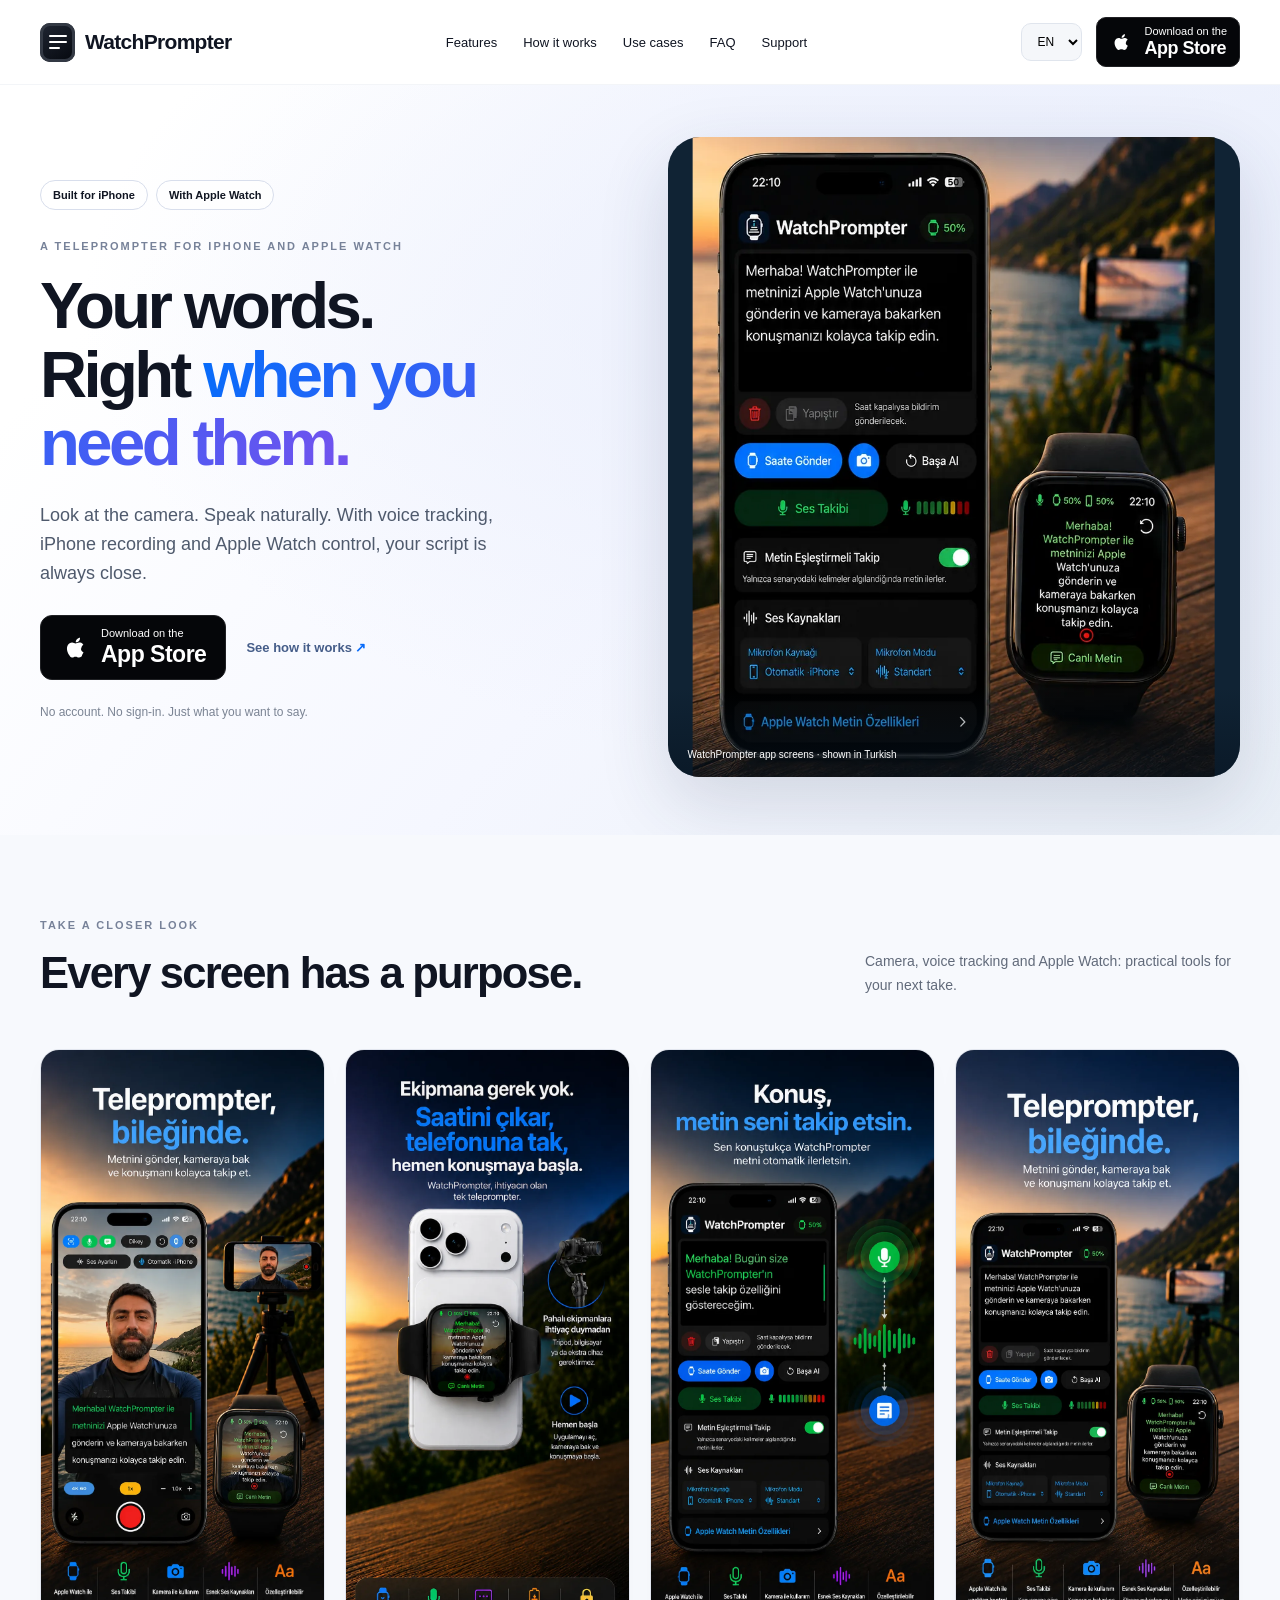
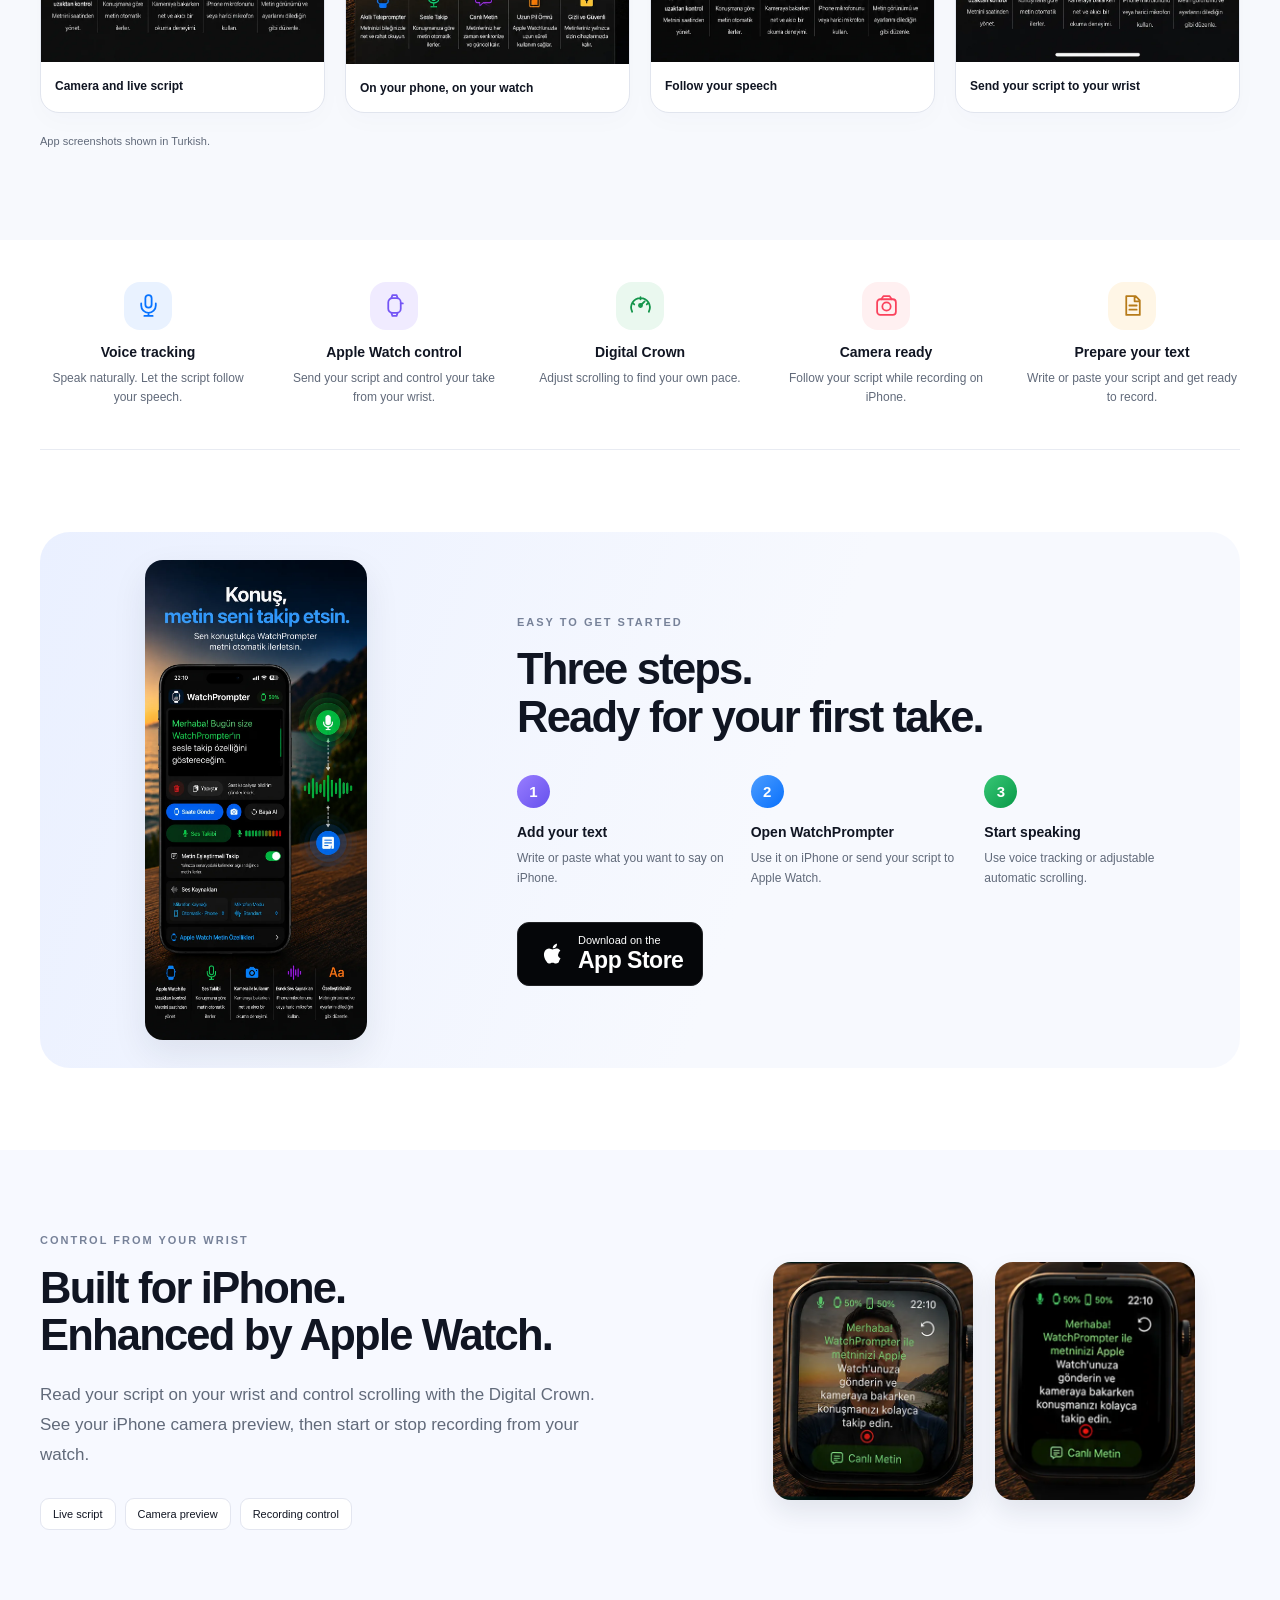
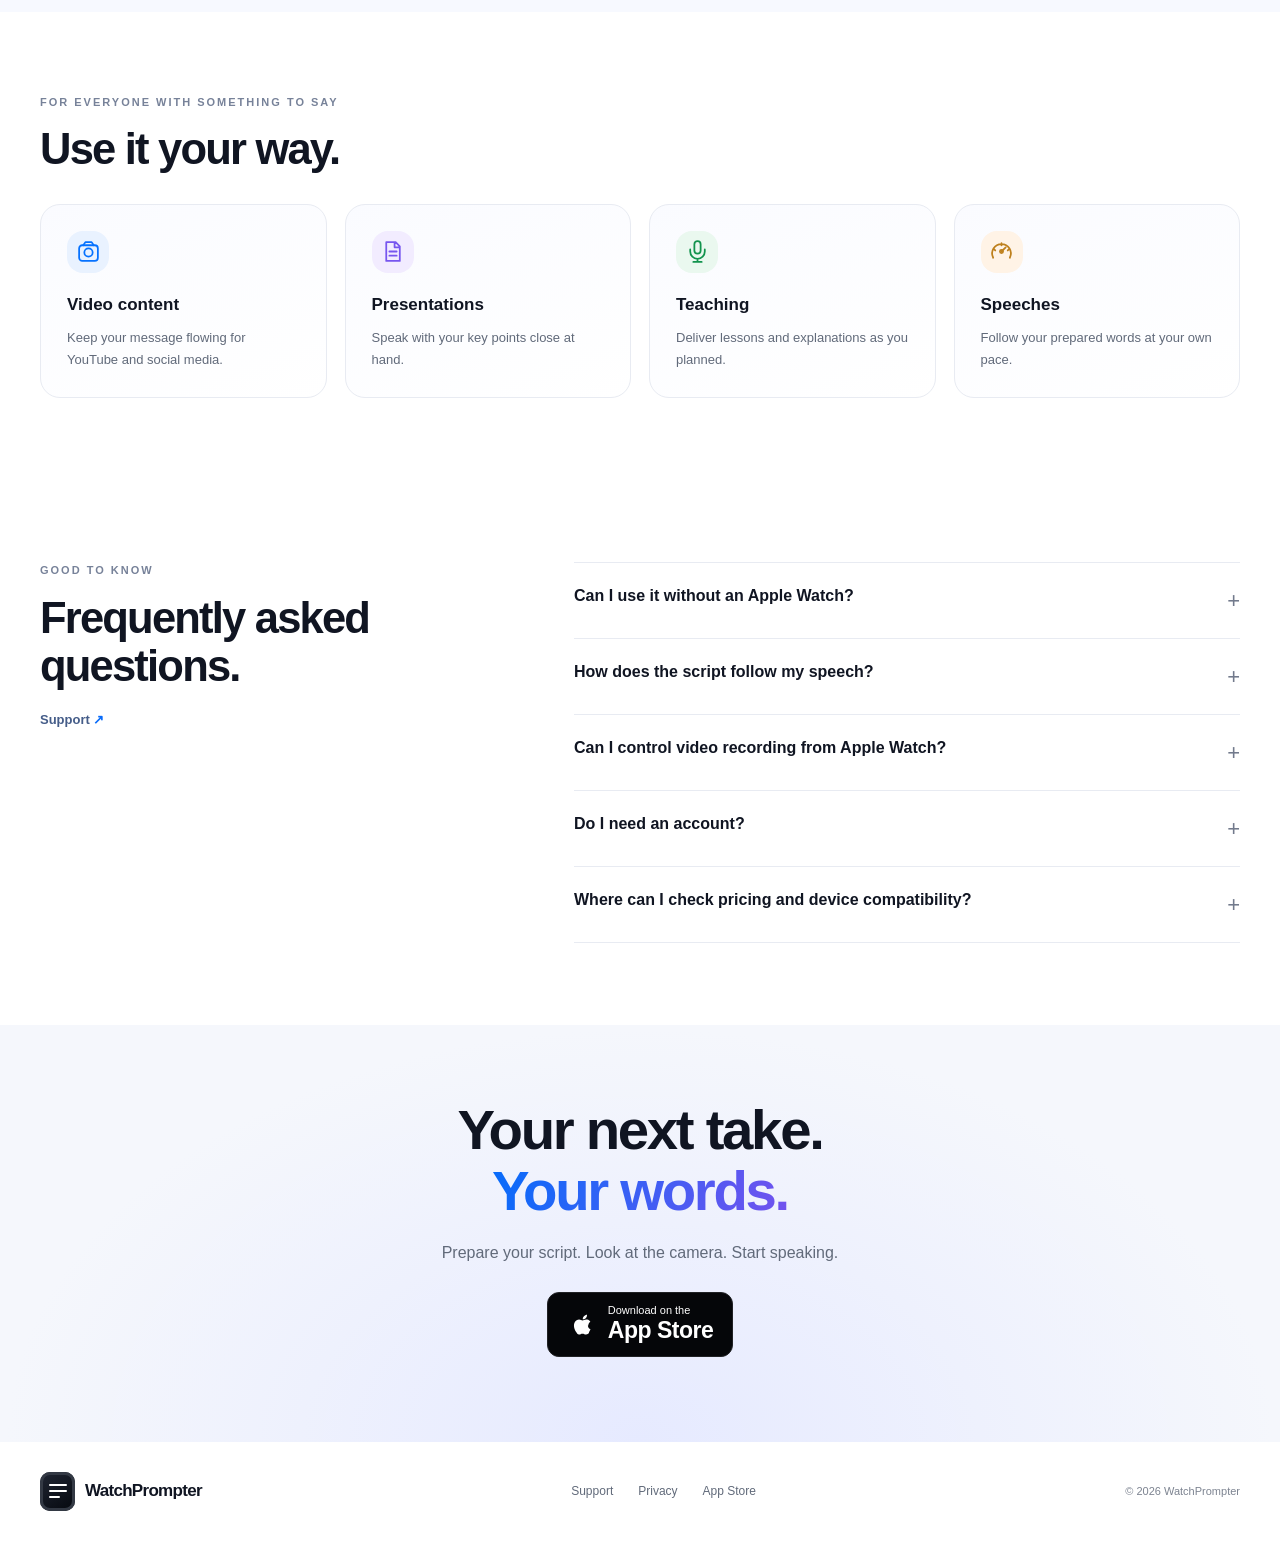
==== commit c0d993fb: "Move screenshot gallery after hero and fix walkthrough and Watch image sizing" ====
--- a/en/index.html
+++ b/en/index.html
@@ -1 +1 @@
-<!doctype html><html lang="en"><head><meta charset="utf-8"><meta name="viewport" content="width=device-width,initial-scale=1"><title>WatchPrompter — Your words. Right  when you need them. </title><meta name="description" content="Look at the camera. Speak naturally. With voice tracking, iPhone recording and Apple Watch control, your script is always close."><link rel="canonical" href="https://watchprompter.com/en/"><link rel="alternate" hreflang="tr" href="https://watchprompter.com/tr/"><link rel="alternate" hreflang="en" href="https://watchprompter.com/en/"><link rel="alternate" hreflang="es" href="https://watchprompter.com/es/"><link rel="alternate" hreflang="x-default" href="https://watchprompter.com/"><meta property="og:title" content="WatchPrompter — Your words. Right  when you need them. "><meta property="og:description" content="Look at the camera. Speak naturally. With voice tracking, iPhone recording and Apple Watch control, your script is always close."><meta property="og:type" content="website"><meta property="og:url" content="https://watchprompter.com/en/"><meta property="og:image" content="https://watchprompter.com/assets/4.webp"><meta name="theme-color" content="#ffffff"><link rel="icon" href="/favicon.svg" type="image/svg+xml"><link rel="preload" as="image" href="/assets/4.webp"><link rel="stylesheet" href="/style.css"><script defer src="/language.js"></script></head><body><header class="header"><nav class="container nav" aria-label="WatchPrompter"><a class="brand" href="/en/"><span class="brand-mark" aria-hidden="true"><i></i><i></i><i></i></span>WatchPrompter</a><div class="nav-links" id="navigation"><a href="#features">Features</a><a href="#how">How it works</a><a href="#uses">Use cases</a><a href="#faq">FAQ</a><a href="/support?lang=en">Support</a></div><div class="nav-actions"><select id="language" aria-label="Language"><option value="tr">TR</option><option value="en" selected>EN</option><option value="es">ES</option></select><a href="https://apps.apple.com/us/app/watchprompter/id6799114373" class="store small" aria-label="Download WatchPrompter on the App Store"><svg viewBox="0 0 24 24" aria-hidden="true"><path d="M17 12.8c0-2 1.6-3 1.7-3.1-1-1.5-2.5-1.7-3.1-1.7-1.3-.1-2.5.8-3.2.8s-1.6-.8-2.7-.8c-1.4 0-2.7.8-3.4 2-1.5 2.4-.4 6 1 8 .6 1 1.3 2 2.4 1.9 1 0 1.4-.6 2.7-.6s1.7.6 2.8.6 2.8-.9 2.4-1.8c.8-1.1 1.1-2.2 1.2-2.3-.1 0-2.1-.8-2.1-3zM15.2 6.7c.5-.7.9-1.6.8-2.5-.8 0-1.9.5-2.5 1.2-.5.6-1 1.5-.9 2.4 1 .1 2-.5 2.6-1.1z"/></svg><span>Download on the<strong>App Store</strong></span></a><button class="menu-toggle" type="button" aria-label="Menu" aria-controls="navigation" aria-expanded="false">☰</button></div></nav></header><main><section class="hero"><div class="container hero-grid"><div class="hero-copy"><div class="pill-row"><span class="pill">Built for iPhone</span><span class="pill">With Apple Watch</span></div><div class="kicker">A TELEPROMPTER FOR IPHONE AND APPLE WATCH</div><h1>Your words.<br>Right <em>when you need them.</em></h1><p>Look at the camera. Speak naturally. With voice tracking, iPhone recording and Apple Watch control, your script is always close.</p><div class="hero-buttons"><a href="https://apps.apple.com/us/app/watchprompter/id6799114373" class="store" aria-label="Download WatchPrompter on the App Store"><svg viewBox="0 0 24 24" aria-hidden="true"><path d="M17 12.8c0-2 1.6-3 1.7-3.1-1-1.5-2.5-1.7-3.1-1.7-1.3-.1-2.5.8-3.2.8s-1.6-.8-2.7-.8c-1.4 0-2.7.8-3.4 2-1.5 2.4-.4 6 1 8 .6 1 1.3 2 2.4 1.9 1 0 1.4-.6 2.7-.6s1.7.6 2.8.6 2.8-.9 2.4-1.8c.8-1.1 1.1-2.2 1.2-2.3-.1 0-2.1-.8-2.1-3zM15.2 6.7c.5-.7.9-1.6.8-2.5-.8 0-1.9.5-2.5 1.2-.5.6-1 1.5-.9 2.4 1 .1 2-.5 2.6-1.1z"/></svg><span>Download on the<strong>App Store</strong></span></a><a href="#how" class="text-link">See how it works</a></div><p class="note">No account. No sign-in. Just what you want to say.</p></div><div class="hero-art"><img src="/assets/4.webp" width="853" height="1844" fetchpriority="high" alt="WatchPrompter iPhone and Apple Watch screens in Turkish"><span class="art-caption">WatchPrompter app screens · shown in Turkish</span></div></div></section><section class="container features" id="features" aria-label="Features"><article class="feature"><span class="icon" aria-hidden="true"><svg viewBox="0 0 24 24"><rect x="9" y="2" width="6" height="12" rx="3"/><path d="M5 10v2a7 7 0 0 0 14 0v-2M12 19v3M8 22h8"/></svg></span><h3>Voice tracking</h3><p>Speak naturally. Let the script follow your speech.</p></article><article class="feature"><span class="icon" aria-hidden="true"><svg viewBox="0 0 24 24"><rect x="6" y="5" width="12" height="14" rx="4"/><path d="m9 5 1-3h4l1 3M9 19l1 3h4l1-3M18 10h2"/></svg></span><h3>Apple Watch control</h3><p>Send your script and control your take from your wrist.</p></article><article class="feature"><span class="icon" aria-hidden="true"><svg viewBox="0 0 24 24"><path d="M4 18a9 9 0 1 1 16 0M12 12l4-4M5 10l1 1M12 4v2M19 10l-1 1"/><circle cx="12" cy="12" r="1.5"/></svg></span><h3>Digital Crown</h3><p>Adjust scrolling to find your own pace.</p></article><article class="feature"><span class="icon" aria-hidden="true"><svg viewBox="0 0 24 24"><rect x="3" y="6" width="18" height="15" rx="3"/><circle cx="12" cy="13" r="4"/><path d="m7 6 2-3h6l2 3"/></svg></span><h3>Camera ready</h3><p>Follow your script while recording on iPhone.</p></article><article class="feature"><span class="icon" aria-hidden="true"><svg viewBox="0 0 24 24"><path d="M6 3h9l4 4v14H6zM14 3v5h5M9 12h7M9 16h7"/></svg></span><h3>Prepare your text</h3><p>Write or paste your script and get ready to record.</p></article></section><section class="container section" id="how"><div class="how-panel"><div class="how-art"><img src="/assets/3.webp" width="853" height="1844" loading="lazy" alt="WatchPrompter iPhone and Apple Watch screens in Turkish"></div><div class="how-copy"><div class="kicker">EASY TO GET STARTED</div><h2>Three steps.<br>Ready for your first take.</h2><div class="steps"><div class="step"><div class="step-number">1</div><h3>Add your text</h3><p>Write or paste what you want to say on iPhone.</p></div><div class="step"><div class="step-number">2</div><h3>Open WatchPrompter</h3><p>Use it on iPhone or send your script to Apple Watch.</p></div><div class="step"><div class="step-number">3</div><h3>Start speaking</h3><p>Use voice tracking or adjustable automatic scrolling.</p></div></div><a href="https://apps.apple.com/us/app/watchprompter/id6799114373" class="store" aria-label="Download WatchPrompter on the App Store"><svg viewBox="0 0 24 24" aria-hidden="true"><path d="M17 12.8c0-2 1.6-3 1.7-3.1-1-1.5-2.5-1.7-3.1-1.7-1.3-.1-2.5.8-3.2.8s-1.6-.8-2.7-.8c-1.4 0-2.7.8-3.4 2-1.5 2.4-.4 6 1 8 .6 1 1.3 2 2.4 1.9 1 0 1.4-.6 2.7-.6s1.7.6 2.8.6 2.8-.9 2.4-1.8c.8-1.1 1.1-2.2 1.2-2.3-.1 0-2.1-.8-2.1-3zM15.2 6.7c.5-.7.9-1.6.8-2.5-.8 0-1.9.5-2.5 1.2-.5.6-1 1.5-.9 2.4 1 .1 2-.5 2.6-1.1z"/></svg><span>Download on the<strong>App Store</strong></span></a></div></div></section><section class="watch-section section"><div class="container watch-grid"><div class="watch-copy"><div class="kicker">CONTROL FROM YOUR WRIST</div><h2>Built for iPhone.<br>Enhanced by Apple Watch.</h2><p>Read your script on your wrist and control scrolling with the Digital Crown. See your iPhone camera preview, then start or stop recording from your watch.</p><div class="watch-tags"><span>Live script</span><span>Camera preview</span><span>Recording control</span></div></div><div class="watch-art"><img src="/assets/watch1.webp" width="416" height="496" loading="lazy" alt="WatchPrompter live camera preview on Apple Watch in Turkish"><img src="/assets/watch2.webp" width="416" height="496" loading="lazy" alt="WatchPrompter iPhone and Apple Watch screens in Turkish"></div></div></section><section class="container section" id="uses"><div class="kicker">FOR EVERYONE WITH SOMETHING TO SAY</div><h2>Use it your way.</h2><div class="use-grid"><article class="use-card"><span class="icon" aria-hidden="true"><svg viewBox="0 0 24 24"><rect x="3" y="6" width="18" height="15" rx="3"/><circle cx="12" cy="13" r="4"/><path d="m7 6 2-3h6l2 3"/></svg></span><h3>Video content</h3><p>Keep your message flowing for YouTube and social media.</p></article><article class="use-card"><span class="icon" aria-hidden="true"><svg viewBox="0 0 24 24"><path d="M6 3h9l4 4v14H6zM14 3v5h5M9 12h7M9 16h7"/></svg></span><h3>Presentations</h3><p>Speak with your key points close at hand.</p></article><article class="use-card"><span class="icon" aria-hidden="true"><svg viewBox="0 0 24 24"><rect x="9" y="2" width="6" height="12" rx="3"/><path d="M5 10v2a7 7 0 0 0 14 0v-2M12 19v3M8 22h8"/></svg></span><h3>Teaching</h3><p>Deliver lessons and explanations as you planned.</p></article><article class="use-card"><span class="icon" aria-hidden="true"><svg viewBox="0 0 24 24"><path d="M4 18a9 9 0 1 1 16 0M12 12l4-4M5 10l1 1M12 4v2M19 10l-1 1"/><circle cx="12" cy="12" r="1.5"/></svg></span><h3>Speeches</h3><p>Follow your prepared words at your own pace.</p></article></div></section><section class="section gallery-section"><div class="container"><div class="section-intro"><div><div class="kicker">TAKE A CLOSER LOOK</div><h2>Every screen has a purpose.</h2></div><p>Camera, voice tracking and Apple Watch: practical tools for your next take.</p></div><div class="gallery"><figure><a href="/assets/1.webp" target="_blank" rel="noopener" aria-label="Camera and live script"><img src="/assets/1.webp" width="853" height="1844" loading="lazy" alt="Camera and live script"></a><figcaption>Camera and live script</figcaption></figure><figure><a href="/assets/2.webp" target="_blank" rel="noopener" aria-label="On your phone, on your watch"><img src="/assets/2.webp" width="852" height="1846" loading="lazy" alt="On your phone, on your watch"></a><figcaption>On your phone, on your watch</figcaption></figure><figure><a href="/assets/3.webp" target="_blank" rel="noopener" aria-label="Follow your speech"><img src="/assets/3.webp" width="853" height="1844" loading="lazy" alt="Follow your speech"></a><figcaption>Follow your speech</figcaption></figure><figure><a href="/assets/4.webp" target="_blank" rel="noopener" aria-label="Send your script to your wrist"><img src="/assets/4.webp" width="853" height="1844" loading="lazy" alt="Send your script to your wrist"></a><figcaption>Send your script to your wrist</figcaption></figure></div><p class="screenshot-note">App screenshots shown in Turkish.</p></div></section><section class="container section" id="faq"><div class="faq-layout"><div><div class="kicker">GOOD TO KNOW</div><h2>Frequently asked questions.</h2><a href="/support?lang=en" class="text-link">Support</a></div><div class="faq-list"><details><summary>Can I use it without an Apple Watch?</summary><p>Yes. Use the camera and teleprompter together on iPhone. Apple Watch adds wrist-based reading and control options.</p></details><details><summary>How does the script follow my speech?</summary><p>Voice tracking and word recognition advance the script based on your speech. You can also use adjustable automatic scrolling.</p></details><details><summary>Can I control video recording from Apple Watch?</summary><p>Yes. View your iPhone camera preview on Apple Watch and start or stop video recording.</p></details><details><summary>Do I need an account?</summary><p>No. WatchPrompter does not require an account or sign-in.</p></details><details><summary>Where can I check pricing and device compatibility?</summary><p>Visit the App Store listing for current pricing, in-app purchases and device requirements.</p></details></div></div></section><section class="end"><h2>Your next take.<br><em>Your words.</em></h2><p>Prepare your script. Look at the camera. Start speaking.</p><a href="https://apps.apple.com/us/app/watchprompter/id6799114373" class="store" aria-label="Download WatchPrompter on the App Store"><svg viewBox="0 0 24 24" aria-hidden="true"><path d="M17 12.8c0-2 1.6-3 1.7-3.1-1-1.5-2.5-1.7-3.1-1.7-1.3-.1-2.5.8-3.2.8s-1.6-.8-2.7-.8c-1.4 0-2.7.8-3.4 2-1.5 2.4-.4 6 1 8 .6 1 1.3 2 2.4 1.9 1 0 1.4-.6 2.7-.6s1.7.6 2.8.6 2.8-.9 2.4-1.8c.8-1.1 1.1-2.2 1.2-2.3-.1 0-2.1-.8-2.1-3zM15.2 6.7c.5-.7.9-1.6.8-2.5-.8 0-1.9.5-2.5 1.2-.5.6-1 1.5-.9 2.4 1 .1 2-.5 2.6-1.1z"/></svg><span>Download on the<strong>App Store</strong></span></a></section></main><footer class="container footer"><a class="brand" href="/en/"><span class="brand-mark" aria-hidden="true"><i></i><i></i><i></i></span>WatchPrompter</a><div class="footer-links"><a href="/support?lang=en">Support</a><a href="/privacy?lang=en">Privacy</a><a href="https://apps.apple.com/us/app/watchprompter/id6799114373">App Store</a></div><span class="copyright">© 2026 WatchPrompter</span></footer></body></html>+<!doctype html><html lang="en"><head><meta charset="utf-8"><meta name="viewport" content="width=device-width,initial-scale=1"><title>WatchPrompter — Your words. Right  when you need them. </title><meta name="description" content="Look at the camera. Speak naturally. With voice tracking, iPhone recording and Apple Watch control, your script is always close."><link rel="canonical" href="https://watchprompter.com/en/"><link rel="alternate" hreflang="tr" href="https://watchprompter.com/tr/"><link rel="alternate" hreflang="en" href="https://watchprompter.com/en/"><link rel="alternate" hreflang="es" href="https://watchprompter.com/es/"><link rel="alternate" hreflang="x-default" href="https://watchprompter.com/"><meta property="og:title" content="WatchPrompter — Your words. Right  when you need them. "><meta property="og:description" content="Look at the camera. Speak naturally. With voice tracking, iPhone recording and Apple Watch control, your script is always close."><meta property="og:type" content="website"><meta property="og:url" content="https://watchprompter.com/en/"><meta property="og:image" content="https://watchprompter.com/assets/4.webp"><meta name="theme-color" content="#ffffff"><link rel="icon" href="/favicon.svg" type="image/svg+xml"><link rel="preload" as="image" href="/assets/4.webp"><link rel="stylesheet" href="/style.css"><script defer src="/language.js"></script></head><body><header class="header"><nav class="container nav" aria-label="WatchPrompter"><a class="brand" href="/en/"><span class="brand-mark" aria-hidden="true"><i></i><i></i><i></i></span>WatchPrompter</a><div class="nav-links" id="navigation"><a href="#features">Features</a><a href="#how">How it works</a><a href="#uses">Use cases</a><a href="#faq">FAQ</a><a href="/support?lang=en">Support</a></div><div class="nav-actions"><select id="language" aria-label="Language"><option value="tr">TR</option><option value="en" selected>EN</option><option value="es">ES</option></select><a href="https://apps.apple.com/us/app/watchprompter/id6799114373" class="store small" aria-label="Download WatchPrompter on the App Store"><svg viewBox="0 0 24 24" aria-hidden="true"><path d="M17 12.8c0-2 1.6-3 1.7-3.1-1-1.5-2.5-1.7-3.1-1.7-1.3-.1-2.5.8-3.2.8s-1.6-.8-2.7-.8c-1.4 0-2.7.8-3.4 2-1.5 2.4-.4 6 1 8 .6 1 1.3 2 2.4 1.9 1 0 1.4-.6 2.7-.6s1.7.6 2.8.6 2.8-.9 2.4-1.8c.8-1.1 1.1-2.2 1.2-2.3-.1 0-2.1-.8-2.1-3zM15.2 6.7c.5-.7.9-1.6.8-2.5-.8 0-1.9.5-2.5 1.2-.5.6-1 1.5-.9 2.4 1 .1 2-.5 2.6-1.1z"/></svg><span>Download on the<strong>App Store</strong></span></a><button class="menu-toggle" type="button" aria-label="Menu" aria-controls="navigation" aria-expanded="false">☰</button></div></nav></header><main><section class="hero"><div class="container hero-grid"><div class="hero-copy"><div class="pill-row"><span class="pill">Built for iPhone</span><span class="pill">With Apple Watch</span></div><div class="kicker">A TELEPROMPTER FOR IPHONE AND APPLE WATCH</div><h1>Your words.<br>Right <em>when you need them.</em></h1><p>Look at the camera. Speak naturally. With voice tracking, iPhone recording and Apple Watch control, your script is always close.</p><div class="hero-buttons"><a href="https://apps.apple.com/us/app/watchprompter/id6799114373" class="store" aria-label="Download WatchPrompter on the App Store"><svg viewBox="0 0 24 24" aria-hidden="true"><path d="M17 12.8c0-2 1.6-3 1.7-3.1-1-1.5-2.5-1.7-3.1-1.7-1.3-.1-2.5.8-3.2.8s-1.6-.8-2.7-.8c-1.4 0-2.7.8-3.4 2-1.5 2.4-.4 6 1 8 .6 1 1.3 2 2.4 1.9 1 0 1.4-.6 2.7-.6s1.7.6 2.8.6 2.8-.9 2.4-1.8c.8-1.1 1.1-2.2 1.2-2.3-.1 0-2.1-.8-2.1-3zM15.2 6.7c.5-.7.9-1.6.8-2.5-.8 0-1.9.5-2.5 1.2-.5.6-1 1.5-.9 2.4 1 .1 2-.5 2.6-1.1z"/></svg><span>Download on the<strong>App Store</strong></span></a><a href="#how" class="text-link">See how it works</a></div><p class="note">No account. No sign-in. Just what you want to say.</p></div><div class="hero-art"><img src="/assets/4.webp" width="853" height="1844" fetchpriority="high" alt="WatchPrompter iPhone and Apple Watch screens in Turkish"><span class="art-caption">WatchPrompter app screens · shown in Turkish</span></div></div></section><section class="section gallery-section"><div class="container"><div class="section-intro"><div><div class="kicker">TAKE A CLOSER LOOK</div><h2>Every screen has a purpose.</h2></div><p>Camera, voice tracking and Apple Watch: practical tools for your next take.</p></div><div class="gallery"><figure><a href="/assets/1.webp" target="_blank" rel="noopener" aria-label="Camera and live script"><img src="/assets/1.webp" width="853" height="1844" loading="lazy" alt="Camera and live script"></a><figcaption>Camera and live script</figcaption></figure><figure><a href="/assets/2.webp" target="_blank" rel="noopener" aria-label="On your phone, on your watch"><img src="/assets/2.webp" width="852" height="1846" loading="lazy" alt="On your phone, on your watch"></a><figcaption>On your phone, on your watch</figcaption></figure><figure><a href="/assets/3.webp" target="_blank" rel="noopener" aria-label="Follow your speech"><img src="/assets/3.webp" width="853" height="1844" loading="lazy" alt="Follow your speech"></a><figcaption>Follow your speech</figcaption></figure><figure><a href="/assets/4.webp" target="_blank" rel="noopener" aria-label="Send your script to your wrist"><img src="/assets/4.webp" width="853" height="1844" loading="lazy" alt="Send your script to your wrist"></a><figcaption>Send your script to your wrist</figcaption></figure></div><p class="screenshot-note">App screenshots shown in Turkish.</p></div></section><section class="container features" id="features" aria-label="Features"><article class="feature"><span class="icon" aria-hidden="true"><svg viewBox="0 0 24 24"><rect x="9" y="2" width="6" height="12" rx="3"/><path d="M5 10v2a7 7 0 0 0 14 0v-2M12 19v3M8 22h8"/></svg></span><h3>Voice tracking</h3><p>Speak naturally. Let the script follow your speech.</p></article><article class="feature"><span class="icon" aria-hidden="true"><svg viewBox="0 0 24 24"><rect x="6" y="5" width="12" height="14" rx="4"/><path d="m9 5 1-3h4l1 3M9 19l1 3h4l1-3M18 10h2"/></svg></span><h3>Apple Watch control</h3><p>Send your script and control your take from your wrist.</p></article><article class="feature"><span class="icon" aria-hidden="true"><svg viewBox="0 0 24 24"><path d="M4 18a9 9 0 1 1 16 0M12 12l4-4M5 10l1 1M12 4v2M19 10l-1 1"/><circle cx="12" cy="12" r="1.5"/></svg></span><h3>Digital Crown</h3><p>Adjust scrolling to find your own pace.</p></article><article class="feature"><span class="icon" aria-hidden="true"><svg viewBox="0 0 24 24"><rect x="3" y="6" width="18" height="15" rx="3"/><circle cx="12" cy="13" r="4"/><path d="m7 6 2-3h6l2 3"/></svg></span><h3>Camera ready</h3><p>Follow your script while recording on iPhone.</p></article><article class="feature"><span class="icon" aria-hidden="true"><svg viewBox="0 0 24 24"><path d="M6 3h9l4 4v14H6zM14 3v5h5M9 12h7M9 16h7"/></svg></span><h3>Prepare your text</h3><p>Write or paste your script and get ready to record.</p></article></section><section class="container section" id="how"><div class="how-panel"><div class="how-art"><img src="/assets/3.webp" width="853" height="1844" loading="lazy" alt="WatchPrompter iPhone and Apple Watch screens in Turkish"></div><div class="how-copy"><div class="kicker">EASY TO GET STARTED</div><h2>Three steps.<br>Ready for your first take.</h2><div class="steps"><div class="step"><div class="step-number">1</div><h3>Add your text</h3><p>Write or paste what you want to say on iPhone.</p></div><div class="step"><div class="step-number">2</div><h3>Open WatchPrompter</h3><p>Use it on iPhone or send your script to Apple Watch.</p></div><div class="step"><div class="step-number">3</div><h3>Start speaking</h3><p>Use voice tracking or adjustable automatic scrolling.</p></div></div><a href="https://apps.apple.com/us/app/watchprompter/id6799114373" class="store" aria-label="Download WatchPrompter on the App Store"><svg viewBox="0 0 24 24" aria-hidden="true"><path d="M17 12.8c0-2 1.6-3 1.7-3.1-1-1.5-2.5-1.7-3.1-1.7-1.3-.1-2.5.8-3.2.8s-1.6-.8-2.7-.8c-1.4 0-2.7.8-3.4 2-1.5 2.4-.4 6 1 8 .6 1 1.3 2 2.4 1.9 1 0 1.4-.6 2.7-.6s1.7.6 2.8.6 2.8-.9 2.4-1.8c.8-1.1 1.1-2.2 1.2-2.3-.1 0-2.1-.8-2.1-3zM15.2 6.7c.5-.7.9-1.6.8-2.5-.8 0-1.9.5-2.5 1.2-.5.6-1 1.5-.9 2.4 1 .1 2-.5 2.6-1.1z"/></svg><span>Download on the<strong>App Store</strong></span></a></div></div></section><section class="watch-section section"><div class="container watch-grid"><div class="watch-copy"><div class="kicker">CONTROL FROM YOUR WRIST</div><h2>Built for iPhone.<br>Enhanced by Apple Watch.</h2><p>Read your script on your wrist and control scrolling with the Digital Crown. See your iPhone camera preview, then start or stop recording from your watch.</p><div class="watch-tags"><span>Live script</span><span>Camera preview</span><span>Recording control</span></div></div><div class="watch-art"><img src="/assets/watch1.webp" width="416" height="496" loading="lazy" alt="WatchPrompter live camera preview on Apple Watch in Turkish"><img src="/assets/watch2.webp" width="416" height="496" loading="lazy" alt="WatchPrompter iPhone and Apple Watch screens in Turkish"></div></div></section><section class="container section" id="uses"><div class="kicker">FOR EVERYONE WITH SOMETHING TO SAY</div><h2>Use it your way.</h2><div class="use-grid"><article class="use-card"><span class="icon" aria-hidden="true"><svg viewBox="0 0 24 24"><rect x="3" y="6" width="18" height="15" rx="3"/><circle cx="12" cy="13" r="4"/><path d="m7 6 2-3h6l2 3"/></svg></span><h3>Video content</h3><p>Keep your message flowing for YouTube and social media.</p></article><article class="use-card"><span class="icon" aria-hidden="true"><svg viewBox="0 0 24 24"><path d="M6 3h9l4 4v14H6zM14 3v5h5M9 12h7M9 16h7"/></svg></span><h3>Presentations</h3><p>Speak with your key points close at hand.</p></article><article class="use-card"><span class="icon" aria-hidden="true"><svg viewBox="0 0 24 24"><rect x="9" y="2" width="6" height="12" rx="3"/><path d="M5 10v2a7 7 0 0 0 14 0v-2M12 19v3M8 22h8"/></svg></span><h3>Teaching</h3><p>Deliver lessons and explanations as you planned.</p></article><article class="use-card"><span class="icon" aria-hidden="true"><svg viewBox="0 0 24 24"><path d="M4 18a9 9 0 1 1 16 0M12 12l4-4M5 10l1 1M12 4v2M19 10l-1 1"/><circle cx="12" cy="12" r="1.5"/></svg></span><h3>Speeches</h3><p>Follow your prepared words at your own pace.</p></article></div></section><section class="container section" id="faq"><div class="faq-layout"><div><div class="kicker">GOOD TO KNOW</div><h2>Frequently asked questions.</h2><a href="/support?lang=en" class="text-link">Support</a></div><div class="faq-list"><details><summary>Can I use it without an Apple Watch?</summary><p>Yes. Use the camera and teleprompter together on iPhone. Apple Watch adds wrist-based reading and control options.</p></details><details><summary>How does the script follow my speech?</summary><p>Voice tracking and word recognition advance the script based on your speech. You can also use adjustable automatic scrolling.</p></details><details><summary>Can I control video recording from Apple Watch?</summary><p>Yes. View your iPhone camera preview on Apple Watch and start or stop video recording.</p></details><details><summary>Do I need an account?</summary><p>No. WatchPrompter does not require an account or sign-in.</p></details><details><summary>Where can I check pricing and device compatibility?</summary><p>Visit the App Store listing for current pricing, in-app purchases and device requirements.</p></details></div></div></section><section class="end"><h2>Your next take.<br><em>Your words.</em></h2><p>Prepare your script. Look at the camera. Start speaking.</p><a href="https://apps.apple.com/us/app/watchprompter/id6799114373" class="store" aria-label="Download WatchPrompter on the App Store"><svg viewBox="0 0 24 24" aria-hidden="true"><path d="M17 12.8c0-2 1.6-3 1.7-3.1-1-1.5-2.5-1.7-3.1-1.7-1.3-.1-2.5.8-3.2.8s-1.6-.8-2.7-.8c-1.4 0-2.7.8-3.4 2-1.5 2.4-.4 6 1 8 .6 1 1.3 2 2.4 1.9 1 0 1.4-.6 2.7-.6s1.7.6 2.8.6 2.8-.9 2.4-1.8c.8-1.1 1.1-2.2 1.2-2.3-.1 0-2.1-.8-2.1-3zM15.2 6.7c.5-.7.9-1.6.8-2.5-.8 0-1.9.5-2.5 1.2-.5.6-1 1.5-.9 2.4 1 .1 2-.5 2.6-1.1z"/></svg><span>Download on the<strong>App Store</strong></span></a></section></main><footer class="container footer"><a class="brand" href="/en/"><span class="brand-mark" aria-hidden="true"><i></i><i></i><i></i></span>WatchPrompter</a><div class="footer-links"><a href="/support?lang=en">Support</a><a href="/privacy?lang=en">Privacy</a><a href="https://apps.apple.com/us/app/watchprompter/id6799114373">App Store</a></div><span class="copyright">© 2026 WatchPrompter</span></footer></body></html>
--- a/style.css
+++ b/style.css
@@ -1 +1,10 @@
-:root{--ink:#101522;--muted:#616a7a;--blue:#086bfa;--purple:#7156f8;--line:#e8ebf2}*{box-sizing:border-box}html{scroll-behavior:smooth;scroll-padding-top:94px}body{margin:0;color:var(--ink);background:#fff;font-family:-apple-system,BlinkMacSystemFont,"Segoe UI",sans-serif;-webkit-font-smoothing:antialiased}a{color:inherit;text-decoration:none}button,select{font:inherit}img{display:block;max-width:100%}button,a,select,summary{-webkit-tap-highlight-color:transparent}a:focus-visible,button:focus-visible,select:focus-visible,summary:focus-visible{outline:3px solid var(--blue);outline-offset:5px}.container{width:min(1240px,calc(100% - 80px));margin:auto}.header{position:sticky;top:0;z-index:10;background:#ffffffed;backdrop-filter:blur(20px);border-bottom:1px solid #e8ebf280}.nav{height:84px;display:flex;align-items:center;justify-content:space-between;gap:26px}.brand{display:flex;align-items:center;gap:10px;font-size:21px;font-weight:760;letter-spacing:-.7px;white-space:nowrap}.brand-mark{width:35px;height:39px;border-radius:10px;background:linear-gradient(145deg,#202633,#05080e);display:grid;place-content:center;gap:4px;box-shadow:inset 0 0 0 3px #333944}.brand-mark i{display:block;height:2px;width:18px;background:white;border-radius:2px}.brand-mark i:last-child{width:11px}.nav-links{display:flex;gap:26px;font-size:13px;font-weight:500}.nav-actions{display:flex;align-items:center;gap:14px}select{padding:10px 11px;border-radius:10px;border:1px solid #e0e5ed;background:#f5f7fa;font-size:12px}.store{background:#050609;color:#fff;display:inline-flex;align-items:center;gap:11px;border:1px solid #202124;border-radius:12px;padding:11px 19px;min-width:169px;justify-content:center;transition:transform .2s}.store:hover{transform:translateY(-2px)}.store svg{fill:currentColor;width:30px;height:35px}.store span{display:flex;flex-direction:column;text-align:left;font-size:11px;line-height:1.2}.store strong{font-size:23px;font-weight:550;letter-spacing:-.5px}.store.small{padding:7px 12px;min-width:143px;border-radius:10px}.store.small strong{font-size:18px}.store.small svg{width:24px;height:28px}.menu-toggle{display:none;border:1px solid var(--line);background:white;border-radius:10px;padding:8px 10px}.hero{position:relative;background:radial-gradient(ellipse at 80% 30%,#e8edfc,transparent 65%),linear-gradient(130deg,#fff 15%,#f5f7ff 55%,#e9eff7);padding:52px 0 58px;overflow:hidden}.hero-grid{display:grid;grid-template-columns:1fr 1fr;gap:55px;align-items:center}.pill-row{display:flex;gap:8px;margin-bottom:28px;flex-wrap:wrap}.pill{border:1px solid #d8deec;border-radius:30px;background:#ffffffb5;padding:8px 12px;font-size:11px;font-weight:600}.kicker{font-size:11px;letter-spacing:2px;font-weight:650;color:#778299;line-height:1.6;text-transform:uppercase}.hero h1{font-size:clamp(48px,5.1vw,72px);line-height:1.045;letter-spacing:-3.6px;margin:17px 0 24px;max-width:660px}em{font-style:normal;background:linear-gradient(110deg,#066cfa,#7352ee);background-clip:text;-webkit-background-clip:text;color:transparent}.hero p{font-size:18px;line-height:1.6;max-width:485px;color:#4f5a6d}.hero-buttons{display:flex;align-items:center;gap:20px;margin-top:28px;flex-wrap:wrap}.text-link{font-size:13px;font-weight:600;color:#455d89}.text-link:after{content:" ↗";color:var(--blue)}.hero .note{font-size:12px;color:#7b8494;margin-top:23px}.hero-art{height:595px;position:relative;overflow:hidden;border-radius:32px;background:#102334;box-shadow:0 25px 70px #29395529}.hero-art img{position:absolute;width:100%;max-width:none;height:auto;top:-52%;left:0}.hero-art:after{content:"";position:absolute;inset:auto 0 0;height:90px;background:linear-gradient(transparent,#0613209c)}.art-caption{position:absolute;bottom:17px;left:20px;right:20px;color:#fff;font-size:10px;z-index:1}.features{padding:42px 0;border-bottom:1px solid var(--line);display:grid;grid-template-columns:repeat(5,1fr);gap:30px}.feature{text-align:center}.icon{width:48px;height:48px;margin:0 auto 14px;border-radius:16px;background:#e9f2ff;color:#0672ff;display:grid;place-items:center}.icon svg{width:25px;height:25px;fill:none;stroke:currentColor;stroke-width:1.7;stroke-linecap:round;stroke-linejoin:round}.feature:nth-child(2) .icon{background:#f0ebff;color:#7455f5}.feature:nth-child(3) .icon{background:#eaf8ef;color:#13944a}.feature:nth-child(4) .icon{background:#fff0f1;color:#fa425c}.feature:nth-child(5) .icon{background:#fff6e6;color:#b77b19}.feature h3{font-size:14px;margin:0 0 9px}.feature p{font-size:12px;line-height:1.6;color:var(--muted);margin:0}.section{padding:82px 0}.section h2{font-size:clamp(34px,3.4vw,47px);line-height:1.1;letter-spacing:-1.8px;margin:15px 0 20px}.how-panel{background:linear-gradient(110deg,#eaf0ff,#f7f9fe 60%);border-radius:30px;display:grid;grid-template-columns:.85fr 1.15fr;overflow:hidden;min-height:525px}.how-art{position:relative;overflow:hidden;min-height:525px;background:#092032}.how-art img{position:absolute;width:100%;max-width:none;top:-38%}.how-copy{padding:52px 45px}.steps{display:grid;grid-template-columns:repeat(3,1fr);gap:23px;margin:33px 0}.step-number{width:33px;height:33px;border-radius:50%;background:linear-gradient(135deg,#997eff,#6550ed);color:white;display:grid;place-items:center;margin-bottom:16px;font-size:15px;font-weight:600}.step:nth-child(2) .step-number{background:linear-gradient(135deg,#4c9dff,#0870fc)}.step:nth-child(3) .step-number{background:linear-gradient(135deg,#38c776,#089947)}.step h3{font-size:14px;margin:0 0 9px}.step p{font-size:12px;line-height:1.65;color:var(--muted);margin:0}.watch-section{background:#f7f9ff;position:relative;overflow:hidden}.watch-grid{display:grid;grid-template-columns:1.1fr .9fr;gap:60px;align-items:center}.watch-copy p{font-size:17px;line-height:1.75;color:var(--muted);max-width:580px}.watch-tags{display:flex;gap:9px;flex-wrap:wrap;margin-top:28px}.watch-tags span{padding:9px 12px;background:white;border:1px solid #e3e6f0;border-radius:9px;font-size:11px}.watch-art{position:relative;display:flex;justify-content:center;gap:18px;align-items:center;padding:15px 0}.watch-art:before{content:"";position:absolute;width:330px;height:330px;background:radial-gradient(circle,#dce5ff,transparent 70%);border-radius:50%;transform:scale(1.6)}.watch-art img{width:52%;position:relative;border-radius:35px;box-shadow:0 24px 45px #1720382c}.watch-art img:first-child{transform:rotate(-7deg);z-index:1}.watch-art img:last-child{width:43%;transform:rotate(8deg);margin-left:-20px}.use-grid{display:grid;grid-template-columns:repeat(4,1fr);gap:18px;margin-top:30px}.use-card{border:1px solid var(--line);padding:26px;border-radius:20px;background:linear-gradient(160deg,#fafbff,#fff)}.use-card .icon{margin:0 0 22px;width:42px;height:42px}.use-card:nth-child(2) .icon{background:#f2ecff;color:#7756ef}.use-card:nth-child(3) .icon{background:#eaf8ef;color:#12934d}.use-card:nth-child(4) .icon{background:#fff3e6;color:#be801d}.use-card h3{font-size:17px;margin:0 0 12px}.use-card p{font-size:13px;line-height:1.7;color:var(--muted);margin:0}.gallery-section{background:#f7f9fd}.section-intro{display:flex;justify-content:space-between;gap:50px;align-items:end;margin-bottom:32px}.section-intro p{max-width:375px;color:var(--muted);font-size:14px;line-height:1.7;margin:0 0 20px}.gallery{display:grid;grid-template-columns:repeat(4,1fr);gap:20px}.gallery figure{margin:0;background:white;border:1px solid #e1e5ee;border-radius:19px;overflow:hidden;box-shadow:0 9px 25px #15264e05}.gallery a{display:block;transition:transform .2s}.gallery a:hover{transform:translateY(-3px)}.gallery img{width:100%;height:auto}.gallery figcaption{padding:17px 14px;font-size:12px;font-weight:600}.screenshot-note{color:var(--muted);font-size:11px;margin-top:22px}.faq-layout{display:grid;grid-template-columns:.8fr 1.2fr;gap:90px}.faq-list{border-top:1px solid var(--line)}details{border-bottom:1px solid var(--line);padding:21px 0}summary{cursor:pointer;list-style:none;font-size:16px;font-weight:550;display:flex;justify-content:space-between;gap:25px;line-height:1.5}summary::-webkit-details-marker{display:none}summary:after{content:"+";color:#727a8c;font-size:22px;font-weight:400}details[open] summary:after{content:"−"}details p{font-size:14px;color:var(--muted);line-height:1.8;padding-right:25px;margin-bottom:0}.end{text-align:center;background:radial-gradient(ellipse at 50% 100%,#e6eaff,transparent 70%),#f5f7fc;padding:75px 25px 85px}.end h2{font-size:clamp(38px,4.4vw,60px);line-height:1.08;letter-spacing:-2.3px;margin:0 0 22px}.end p{color:var(--muted);font-size:16px;margin-bottom:30px}.footer{padding:30px 0;display:flex;align-items:center;justify-content:space-between;gap:25px}.footer .brand{font-size:17px}.footer-links{display:flex;gap:25px;font-size:12px;color:var(--muted)}.copyright{font-size:11px;color:#7c8390}@media(min-width:1450px){.hero-art img{top:-48%}}@media(max-width:1100px){.container{width:calc(100% - 48px)}.nav-links{gap:15px}.nav-actions .store{display:none}.hero-grid{gap:30px}.hero-art{height:540px}.hero-art img{width:auto;height:970px;left:50%;transform:translateX(-50%);top:-255px}.how-copy{padding:35px 30px}.how-art img{height:1100px;width:auto;max-width:none;left:50%;transform:translateX(-50%);top:-239px}.steps{gap:16px}.watch-grid{gap:35px}.use-card{padding:21px}.faq-layout{gap:50px}}@media(max-width:760px){.container{width:calc(100% - 40px)}.nav{height:72px;gap:10px}.brand{font-size:18px}.brand-mark{width:30px;height:34px}.nav-actions{gap:8px}.nav-links{display:none;position:absolute;left:0;right:0;top:72px;flex-direction:column;background:#fff;padding:24px;border-bottom:1px solid var(--line);font-size:15px}.nav-links.open{display:flex}.menu-toggle{display:block}.hero{padding:36px 0 30px}.hero-grid{grid-template-columns:1fr;gap:30px}.hero h1{font-size:54px;letter-spacing:-2.8px;max-width:550px}.hero p{font-size:16px}.pill-row{margin-bottom:22px}.hero-art{height:520px;max-width:500px;width:100%;margin:auto;border-radius:24px}.hero-art img{height:1080px;top:-287px}.hero-buttons{gap:16px}.features{grid-template-columns:repeat(2,1fr);padding:35px 0;gap:30px 24px}.feature:last-child{grid-column:1 / -1;max-width:210px;margin:auto}.feature h3{font-size:14px}.section{padding:55px 0}.how-panel{grid-template-columns:1fr}.how-copy{padding:30px 25px;order:-1}.how-art{min-height:440px}.how-art img{height:960px;top:-199px}.steps{gap:18px;grid-template-columns:1fr}.step{display:grid;grid-template-columns:33px 1fr;gap:0 15px}.step-number{grid-row:1 / 3;margin:0}.step h3{margin:0 0 5px}.step p{grid-column:2}.how-copy h2{font-size:38px}.watch-grid{grid-template-columns:1fr;gap:35px}.watch-copy p{font-size:15px}.watch-art{max-width:430px;margin:auto;padding:0 10px}.watch-art img{border-radius:26px}.use-grid{grid-template-columns:repeat(2,1fr);gap:12px}.use-card{padding:22px 17px}.use-card h3{font-size:15px}.gallery{grid-template-columns:repeat(2,1fr);gap:14px}.gallery figcaption{font-size:11px;padding:14px 10px}.section-intro{display:block;margin-bottom:25px}.section-intro p{max-width:100%;margin-bottom:0}.faq-layout{grid-template-columns:1fr;gap:15px}.faq-layout h2{margin-bottom:10px}summary{font-size:15px}.end{padding:55px 20px}.footer{flex-wrap:wrap;padding:25px 0}.copyright{width:100%}}@media(max-width:375px){.hero h1{font-size:47px}.brand{font-size:16px}.container{width:calc(100% - 32px)}select{max-width:88px;padding:9px 7px}.hero-art{height:480px}.use-grid{grid-template-columns:1fr}}@media(prefers-reduced-motion:reduce){html{scroll-behavior:auto}*{transition:none!important}}+:root{--ink:#101522;--muted:#616a7a;--blue:#086bfa;--purple:#7156f8;--line:#e8ebf2}*{box-sizing:border-box}html{scroll-behavior:smooth;scroll-padding-top:94px}body{margin:0;color:var(--ink);background:#fff;font-family:-apple-system,BlinkMacSystemFont,"Segoe UI",sans-serif;-webkit-font-smoothing:antialiased}a{color:inherit;text-decoration:none}button,select{font:inherit}img{display:block;max-width:100%}button,a,select,summary{-webkit-tap-highlight-color:transparent}a:focus-visible,button:focus-visible,select:focus-visible,summary:focus-visible{outline:3px solid var(--blue);outline-offset:5px}.container{width:min(1240px,calc(100% - 80px));margin:auto}.header{position:sticky;top:0;z-index:10;background:#ffffffed;backdrop-filter:blur(20px);border-bottom:1px solid #e8ebf280}.nav{height:84px;display:flex;align-items:center;justify-content:space-between;gap:26px}.brand{display:flex;align-items:center;gap:10px;font-size:21px;font-weight:760;letter-spacing:-.7px;white-space:nowrap}.brand-mark{width:35px;height:39px;border-radius:10px;background:linear-gradient(145deg,#202633,#05080e);display:grid;place-content:center;gap:4px;box-shadow:inset 0 0 0 3px #333944}.brand-mark i{display:block;height:2px;width:18px;background:white;border-radius:2px}.brand-mark i:last-child{width:11px}.nav-links{display:flex;gap:26px;font-size:13px;font-weight:500}.nav-actions{display:flex;align-items:center;gap:14px}select{padding:10px 11px;border-radius:10px;border:1px solid #e0e5ed;background:#f5f7fa;font-size:12px}.store{background:#050609;color:#fff;display:inline-flex;align-items:center;gap:11px;border:1px solid #202124;border-radius:12px;padding:11px 19px;min-width:169px;justify-content:center;transition:transform .2s}.store:hover{transform:translateY(-2px)}.store svg{fill:currentColor;width:30px;height:35px}.store span{display:flex;flex-direction:column;text-align:left;font-size:11px;line-height:1.2}.store strong{font-size:23px;font-weight:550;letter-spacing:-.5px}.store.small{padding:7px 12px;min-width:143px;border-radius:10px}.store.small strong{font-size:18px}.store.small svg{width:24px;height:28px}.menu-toggle{display:none;border:1px solid var(--line);background:white;border-radius:10px;padding:8px 10px}.hero{position:relative;background:radial-gradient(ellipse at 80% 30%,#e8edfc,transparent 65%),linear-gradient(130deg,#fff 15%,#f5f7ff 55%,#e9eff7);padding:52px 0 58px;overflow:hidden}.hero-grid{display:grid;grid-template-columns:1fr 1fr;gap:55px;align-items:center}.pill-row{display:flex;gap:8px;margin-bottom:28px;flex-wrap:wrap}.pill{border:1px solid #d8deec;border-radius:30px;background:#ffffffb5;padding:8px 12px;font-size:11px;font-weight:600}.kicker{font-size:11px;letter-spacing:2px;font-weight:650;color:#778299;line-height:1.6;text-transform:uppercase}.hero h1{font-size:clamp(48px,5.1vw,72px);line-height:1.045;letter-spacing:-3.6px;margin:17px 0 24px;max-width:660px}em{font-style:normal;background:linear-gradient(110deg,#066cfa,#7352ee);background-clip:text;-webkit-background-clip:text;color:transparent}.hero p{font-size:18px;line-height:1.6;max-width:485px;color:#4f5a6d}.hero-buttons{display:flex;align-items:center;gap:20px;margin-top:28px;flex-wrap:wrap}.text-link{font-size:13px;font-weight:600;color:#455d89}.text-link:after{content:" ↗";color:var(--blue)}.hero .note{font-size:12px;color:#7b8494;margin-top:23px}.hero-art{height:595px;position:relative;overflow:hidden;border-radius:32px;background:#102334;box-shadow:0 25px 70px #29395529}.hero-art img{position:absolute;width:100%;max-width:none;height:auto;top:-52%;left:0}.hero-art:after{content:"";position:absolute;inset:auto 0 0;height:90px;background:linear-gradient(transparent,#0613209c)}.art-caption{position:absolute;bottom:17px;left:20px;right:20px;color:#fff;font-size:10px;z-index:1}.features{padding:42px 0;border-bottom:1px solid var(--line);display:grid;grid-template-columns:repeat(5,1fr);gap:30px}.feature{text-align:center}.icon{width:48px;height:48px;margin:0 auto 14px;border-radius:16px;background:#e9f2ff;color:#0672ff;display:grid;place-items:center}.icon svg{width:25px;height:25px;fill:none;stroke:currentColor;stroke-width:1.7;stroke-linecap:round;stroke-linejoin:round}.feature:nth-child(2) .icon{background:#f0ebff;color:#7455f5}.feature:nth-child(3) .icon{background:#eaf8ef;color:#13944a}.feature:nth-child(4) .icon{background:#fff0f1;color:#fa425c}.feature:nth-child(5) .icon{background:#fff6e6;color:#b77b19}.feature h3{font-size:14px;margin:0 0 9px}.feature p{font-size:12px;line-height:1.6;color:var(--muted);margin:0}.section{padding:82px 0}.section h2{font-size:clamp(34px,3.4vw,47px);line-height:1.1;letter-spacing:-1.8px;margin:15px 0 20px}.how-panel{background:linear-gradient(110deg,#eaf0ff,#f7f9fe 60%);border-radius:30px;display:grid;grid-template-columns:.85fr 1.15fr;overflow:hidden;min-height:525px}.how-art{position:relative;overflow:hidden;min-height:525px;background:#092032}.how-art img{position:absolute;width:100%;max-width:none;top:-38%}.how-copy{padding:52px 45px}.steps{display:grid;grid-template-columns:repeat(3,1fr);gap:23px;margin:33px 0}.step-number{width:33px;height:33px;border-radius:50%;background:linear-gradient(135deg,#997eff,#6550ed);color:white;display:grid;place-items:center;margin-bottom:16px;font-size:15px;font-weight:600}.step:nth-child(2) .step-number{background:linear-gradient(135deg,#4c9dff,#0870fc)}.step:nth-child(3) .step-number{background:linear-gradient(135deg,#38c776,#089947)}.step h3{font-size:14px;margin:0 0 9px}.step p{font-size:12px;line-height:1.65;color:var(--muted);margin:0}.watch-section{background:#f7f9ff;position:relative;overflow:hidden}.watch-grid{display:grid;grid-template-columns:1.1fr .9fr;gap:60px;align-items:center}.watch-copy p{font-size:17px;line-height:1.75;color:var(--muted);max-width:580px}.watch-tags{display:flex;gap:9px;flex-wrap:wrap;margin-top:28px}.watch-tags span{padding:9px 12px;background:white;border:1px solid #e3e6f0;border-radius:9px;font-size:11px}.watch-art{position:relative;display:flex;justify-content:center;gap:18px;align-items:center;padding:15px 0}.watch-art:before{content:"";position:absolute;width:330px;height:330px;background:radial-gradient(circle,#dce5ff,transparent 70%);border-radius:50%;transform:scale(1.6)}.watch-art img{width:52%;position:relative;border-radius:35px;box-shadow:0 24px 45px #1720382c}.watch-art img:first-child{transform:rotate(-7deg);z-index:1}.watch-art img:last-child{width:43%;transform:rotate(8deg);margin-left:-20px}.use-grid{display:grid;grid-template-columns:repeat(4,1fr);gap:18px;margin-top:30px}.use-card{border:1px solid var(--line);padding:26px;border-radius:20px;background:linear-gradient(160deg,#fafbff,#fff)}.use-card .icon{margin:0 0 22px;width:42px;height:42px}.use-card:nth-child(2) .icon{background:#f2ecff;color:#7756ef}.use-card:nth-child(3) .icon{background:#eaf8ef;color:#12934d}.use-card:nth-child(4) .icon{background:#fff3e6;color:#be801d}.use-card h3{font-size:17px;margin:0 0 12px}.use-card p{font-size:13px;line-height:1.7;color:var(--muted);margin:0}.gallery-section{background:#f7f9fd}.section-intro{display:flex;justify-content:space-between;gap:50px;align-items:end;margin-bottom:32px}.section-intro p{max-width:375px;color:var(--muted);font-size:14px;line-height:1.7;margin:0 0 20px}.gallery{display:grid;grid-template-columns:repeat(4,1fr);gap:20px}.gallery figure{margin:0;background:white;border:1px solid #e1e5ee;border-radius:19px;overflow:hidden;box-shadow:0 9px 25px #15264e05}.gallery a{display:block;transition:transform .2s}.gallery a:hover{transform:translateY(-3px)}.gallery img{width:100%;height:auto}.gallery figcaption{padding:17px 14px;font-size:12px;font-weight:600}.screenshot-note{color:var(--muted);font-size:11px;margin-top:22px}.faq-layout{display:grid;grid-template-columns:.8fr 1.2fr;gap:90px}.faq-list{border-top:1px solid var(--line)}details{border-bottom:1px solid var(--line);padding:21px 0}summary{cursor:pointer;list-style:none;font-size:16px;font-weight:550;display:flex;justify-content:space-between;gap:25px;line-height:1.5}summary::-webkit-details-marker{display:none}summary:after{content:"+";color:#727a8c;font-size:22px;font-weight:400}details[open] summary:after{content:"−"}details p{font-size:14px;color:var(--muted);line-height:1.8;padding-right:25px;margin-bottom:0}.end{text-align:center;background:radial-gradient(ellipse at 50% 100%,#e6eaff,transparent 70%),#f5f7fc;padding:75px 25px 85px}.end h2{font-size:clamp(38px,4.4vw,60px);line-height:1.08;letter-spacing:-2.3px;margin:0 0 22px}.end p{color:var(--muted);font-size:16px;margin-bottom:30px}.footer{padding:30px 0;display:flex;align-items:center;justify-content:space-between;gap:25px}.footer .brand{font-size:17px}.footer-links{display:flex;gap:25px;font-size:12px;color:var(--muted)}.copyright{font-size:11px;color:#7c8390}@media(min-width:1450px){.hero-art img{top:-48%}}@media(max-width:1100px){.container{width:calc(100% - 48px)}.nav-links{gap:15px}.nav-actions .store{display:none}.hero-grid{gap:30px}.hero-art{height:540px}.hero-art img{width:auto;height:970px;left:50%;transform:translateX(-50%);top:-255px}.how-copy{padding:35px 30px}.how-art img{height:1100px;width:auto;max-width:none;left:50%;transform:translateX(-50%);top:-239px}.steps{gap:16px}.watch-grid{gap:35px}.use-card{padding:21px}.faq-layout{gap:50px}}@media(max-width:760px){.container{width:calc(100% - 40px)}.nav{height:72px;gap:10px}.brand{font-size:18px}.brand-mark{width:30px;height:34px}.nav-actions{gap:8px}.nav-links{display:none;position:absolute;left:0;right:0;top:72px;flex-direction:column;background:#fff;padding:24px;border-bottom:1px solid var(--line);font-size:15px}.nav-links.open{display:flex}.menu-toggle{display:block}.hero{padding:36px 0 30px}.hero-grid{grid-template-columns:1fr;gap:30px}.hero h1{font-size:54px;letter-spacing:-2.8px;max-width:550px}.hero p{font-size:16px}.pill-row{margin-bottom:22px}.hero-art{height:520px;max-width:500px;width:100%;margin:auto;border-radius:24px}.hero-art img{height:1080px;top:-287px}.hero-buttons{gap:16px}.features{grid-template-columns:repeat(2,1fr);padding:35px 0;gap:30px 24px}.feature:last-child{grid-column:1 / -1;max-width:210px;margin:auto}.feature h3{font-size:14px}.section{padding:55px 0}.how-panel{grid-template-columns:1fr}.how-copy{padding:30px 25px;order:-1}.how-art{min-height:440px}.how-art img{height:960px;top:-199px}.steps{gap:18px;grid-template-columns:1fr}.step{display:grid;grid-template-columns:33px 1fr;gap:0 15px}.step-number{grid-row:1 / 3;margin:0}.step h3{margin:0 0 5px}.step p{grid-column:2}.how-copy h2{font-size:38px}.watch-grid{grid-template-columns:1fr;gap:35px}.watch-copy p{font-size:15px}.watch-art{max-width:430px;margin:auto;padding:0 10px}.watch-art img{border-radius:26px}.use-grid{grid-template-columns:repeat(2,1fr);gap:12px}.use-card{padding:22px 17px}.use-card h3{font-size:15px}.gallery{grid-template-columns:repeat(2,1fr);gap:14px}.gallery figcaption{font-size:11px;padding:14px 10px}.section-intro{display:block;margin-bottom:25px}.section-intro p{max-width:100%;margin-bottom:0}.faq-layout{grid-template-columns:1fr;gap:15px}.faq-layout h2{margin-bottom:10px}summary{font-size:15px}.end{padding:55px 20px}.footer{flex-wrap:wrap;padding:25px 0}.copyright{width:100%}}@media(max-width:375px){.hero h1{font-size:47px}.brand{font-size:16px}.container{width:calc(100% - 32px)}select{max-width:88px;padding:9px 7px}.hero-art{height:480px}.use-grid{grid-template-columns:1fr}}@media(prefers-reduced-motion:reduce){html{scroll-behavior:auto}*{transition:none!important}}.hero-art{height:640px}.hero-art img{width:auto;height:1130px;max-width:none;left:50%;transform:translateX(-50%);top:-285px}@media(max-width:1100px){.hero-art{height:540px}.hero-art img{height:970px;top:-255px}}@media(max-width:760px){.hero-art{height:520px}.hero-art img{height:1080px;top:-287px}}@media(max-width:375px){.hero-art{height:480px}.hero-art img{height:1000px;top:-264px}}
+/* Preserve supplied artwork proportions without clipping or overlap. */
+.how-panel{grid-template-columns:.72fr 1.28fr;align-items:center}
+.how-art{min-height:0;padding:28px;display:flex;align-items:center;justify-content:center;background:transparent;overflow:visible}
+.how-art img{position:static;width:auto;height:auto;max-width:100%;max-height:480px;transform:none;border-radius:18px;box-shadow:0 14px 35px #17203816}
+.watch-art{display:grid;grid-template-columns:repeat(2,minmax(0,200px));gap:22px;justify-content:center;padding:12px 0;width:100%;max-width:440px;margin-inline:auto}
+.watch-art:before{display:none}
+.watch-art img,.watch-art img:first-child,.watch-art img:last-child{position:static;width:100%;height:auto;max-width:200px;transform:none;margin:0;border-radius:18px;box-shadow:0 12px 26px #17203818}
+@media(max-width:1100px){.how-art{padding:24px}.how-art img{position:static;width:auto;height:auto;max-height:440px;max-width:100%;transform:none}.watch-art{gap:16px;grid-template-columns:repeat(2,minmax(0,180px));max-width:380px}}
+@media(max-width:760px){.how-panel{grid-template-columns:1fr}.how-art{min-height:0;padding:0 25px 30px}.how-art img{position:static;max-height:520px;width:auto;height:auto;max-width:100%;transform:none}.watch-art{grid-template-columns:repeat(2,minmax(0,160px));gap:16px;max-width:336px;padding:0}.watch-art img,.watch-art img:first-child,.watch-art img:last-child{width:100%;height:auto;max-width:160px;transform:none;margin:0;border-radius:14px}}
